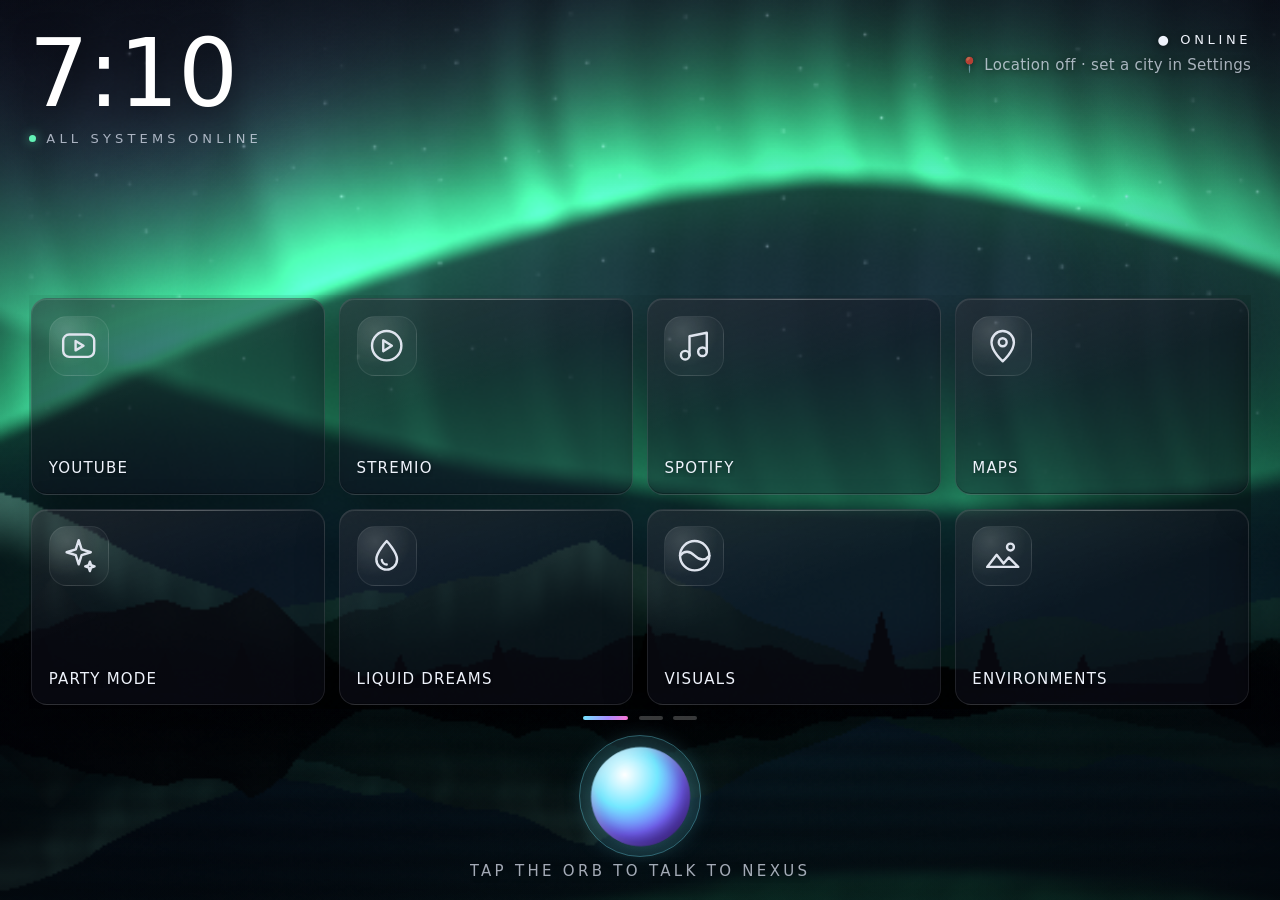
==== app/src/main/assets/index.html @ a76abcf4 "Party Mode: upgraded Orb Experience with hero energy orb and five backgrounds, new Energy Flow exper" ====
<!DOCTYPE html>
<html>
<head>
<meta charset="utf-8">
<meta name="viewport" content="width=device-width, initial-scale=1, maximum-scale=1, user-scalable=no">
<title>Nexus</title>
<link rel="stylesheet" href="style.css">
</head>
<body>
<canvas id="bg"></canvas>
<div id="vig"></div>
<div id="flash"></div>

<!-- BOOT SEQUENCE -->
<div id="welcome"><div class="hello" id="welcomeHello">Good morning, Nathan</div><div class="sub">I AM NEXUS · YOUR PERSONAL ASSISTANT</div></div>
<div id="boot" class="layer hidden">
  <div id="bootList"></div>
  <div id="bootWelcome">
    <div class="hello" id="bootHello">Good morning, Nathan</div>
    <div class="sub">I AM NEXUS · YOUR PERSONAL ASSISTANT</div>
  </div>
</div>

<!-- HOME SCREEN -->
<div id="home" class="layer hidden">
  <div id="topbar">
    <div id="clockBox">
      <div id="clock">--:--</div>
      <div id="sysline">ALL SYSTEMS ONLINE</div>
    </div>
    <div id="modeBadges"></div>
    <div id="statusBox">
      <div id="net">● ONLINE</div>
      <div id="place">📍 Finding your location…</div>
      <div id="weather">Weather loading…</div>
    </div>
  </div>

  <div id="tiles">
    <div class="tile" data-act="youtube"><span class="ic"><svg viewBox="0 0 24 24"><rect x="3" y="5.5" width="18" height="13" rx="3.5"/><path d="M10.2 9.3l4.6 2.7-4.6 2.7z"/></svg></span><span class="lb">YouTube</span></div>
    <div class="tile" data-act="stremio"><span class="ic"><svg viewBox="0 0 24 24"><circle cx="12" cy="12" r="8.5"/><path d="M10 8.8l5 3.2-5 3.2z"/></svg></span><span class="lb">Stremio</span></div>
    <div class="tile" data-act="music"><span class="ic"><svg viewBox="0 0 24 24"><path d="M9 17.5V6.5l10-2v11"/><circle cx="6.5" cy="17.5" r="2.5"/><circle cx="16.5" cy="15.5" r="2.5"/></svg></span><span class="lb">Spotify</span></div>
    <div class="tile" data-act="maps"><span class="ic"><svg viewBox="0 0 24 24"><path d="M12 21s-6.5-5.6-6.5-11a6.5 6.5 0 0113 0c0 5.4-6.5 11-6.5 11z"/><circle cx="12" cy="10" r="2.3"/></svg></span><span class="lb">Maps</span></div>
    <div class="tile" data-act="party"><span class="ic"><svg viewBox="0 0 24 24"><path d="M12 3l1.7 5.3L19 10l-5.3 1.7L12 17l-1.7-5.3L5 10l5.3-1.7z"/><path d="M18.5 15.5l.7 2 2 .7-2 .7-.7 2-.7-2-2-.7 2-.7z"/></svg></span><span class="lb">Party Mode</span></div>
    <div class="tile" data-act="liquiddreams"><span class="ic"><svg viewBox="0 0 24 24"><path d="M12 3.5s6 6.4 6 10.6a6 6 0 01-12 0C6 9.9 12 3.5 12 3.5z"/><path d="M9.2 14.5a2.9 2.9 0 002.8 2.6"/></svg></span><span class="lb">Liquid Dreams</span></div>
    <div class="tile" data-act="visuals"><span class="ic"><svg viewBox="0 0 24 24"><circle cx="12" cy="12" r="8.5"/><path d="M3.5 12c2.5-3 5.5-3 8.5 0s6 3 8.5 0"/></svg></span><span class="lb">Visuals</span></div>
    <div class="tile" data-act="env"><span class="ic"><svg viewBox="0 0 24 24"><path d="M3 18.5l5.5-7 4 5 3-3.5 5.5 5.5z"/><circle cx="16.5" cy="7" r="2"/></svg></span><span class="lb">Environments</span></div>
    <div class="tile" data-act="holo"><span class="ic"><svg viewBox="0 0 24 24"><circle cx="12" cy="12" r="3"/><ellipse cx="12" cy="12" rx="9" ry="3.6"/><ellipse cx="12" cy="12" rx="9" ry="3.6" transform="rotate(60 12 12)"/></svg></span><span class="lb">Hologram</span></div>
    <div class="tile" data-act="phones"><span class="ic"><svg viewBox="0 0 24 24"><rect x="7" y="3" width="10" height="18" rx="2.5"/><path d="M11 17.5h2"/></svg></span><span class="lb">Phones</span></div>
    <div class="tile" data-act="show"><span class="ic"><svg viewBox="0 0 24 24"><path d="M3 16.5h18M5 16.5l1.6-4.6A2 2 0 018.5 10.5h7a2 2 0 011.9 1.4l1.6 4.6"/><circle cx="7.5" cy="17.5" r="1.6"/><circle cx="16.5" cy="17.5" r="1.6"/><path d="M12 3v3M7.5 4.5l1.3 2M16.5 4.5l-1.3 2"/></svg></span><span class="lb">Truck Show</span></div>
    <div class="tile" data-act="clock"><span class="ic"><svg viewBox="0 0 24 24"><circle cx="12" cy="12" r="8.5"/><path d="M12 7.5V12l3 2"/></svg></span><span class="lb">Clock</span></div>
    <div class="tile" data-act="lyrics"><span class="ic"><svg viewBox="0 0 24 24"><rect x="9" y="3" width="6" height="11" rx="3"/><path d="M5.5 11.5a6.5 6.5 0 0013 0M12 18v3"/></svg></span><span class="lb">Live Lyrics</span></div>
    <div class="tile" data-act="trivia"><span class="ic"><svg viewBox="0 0 24 24"><circle cx="12" cy="12" r="8.5"/><path d="M9.6 9.4a2.5 2.5 0 114 2c-.9.6-1.6 1.1-1.6 2.3"/><path d="M12 16.6v.4"/></svg></span><span class="lb">Trivia Night</span></div>
    <div class="tile" data-act="briefing"><span class="ic"><svg viewBox="0 0 24 24"><rect x="4" y="4.5" width="16" height="15" rx="2.5"/><path d="M8 9h8M8 12.5h8M8 16h5"/></svg></span><span class="lb">Daily Briefing</span></div>
    <div class="tile" data-act="night"><span class="ic"><svg viewBox="0 0 24 24"><path d="M19.5 14.5A8 8 0 019.5 4.5a8 8 0 1010 10z"/></svg></span><span class="lb">Night Drive</span></div>
    <div class="tile" data-act="apps"><span class="ic"><svg viewBox="0 0 24 24"><rect x="4" y="4" width="6.5" height="6.5" rx="1.6"/><rect x="13.5" y="4" width="6.5" height="6.5" rx="1.6"/><rect x="4" y="13.5" width="6.5" height="6.5" rx="1.6"/><rect x="13.5" y="13.5" width="6.5" height="6.5" rx="1.6"/></svg></span><span class="lb">All Apps</span></div>
    <div class="tile" data-act="settings"><span class="ic"><svg viewBox="0 0 24 24"><circle cx="12" cy="12" r="3"/><path d="M12 3.5v2.2M12 18.3v2.2M3.5 12h2.2M18.3 12h2.2M6 6l1.6 1.6M16.4 16.4L18 18M6 18l1.6-1.6M16.4 7.6L18 6"/></svg></span><span class="lb">Settings</span></div>
  </div>

  <div id="assistant">
    <div id="orbWrap">
      <div id="orbRing"></div>
      <div id="orb"></div>
    </div>
    <div id="caption">TAP THE ORB TO TALK TO NEXUS</div>
  </div>
</div>

<!-- PANEL (trivia, story, briefing, apps, settings, chat) -->
<div id="panel" class="layer hidden">
  <div id="panelBox">
    <div id="panelHead">
      <div id="panelTitle"></div>
      <div id="panelClose">✕</div>
    </div>
    <div id="panelBody"></div>
  </div>
</div>

<!-- INTRUDER ALERT -->
<div id="intruder" class="layer hidden">
  <div class="warn">⚠ WARNING ⚠</div>
  <div id="intruderText">UNAUTHORIZED PASSENGER DETECTED</div>
  <div id="intruderSub"></div>
</div>

<!-- PARTY MODE -->
<div id="party" class="layer hidden" aria-label="Nexus Party Obsidian">
  <canvas id="partyGL" aria-hidden="true"></canvas>
  <div id="pWash" aria-hidden="true"></div>
  <canvas id="partyCanvas" aria-label="Interactive Party Mode energy field"></canvas>
  <canvas id="pfx" aria-hidden="true"></canvas>
  <div id="pTop" class="pbar" aria-hidden="true"></div>
  <div id="pBottom" class="pbar" aria-hidden="true"></div>
  <div class="party-shell">
    <header class="party-header">
      <div class="party-brand"><span class="party-mark">N</span><span>NEXUS <b>PARTY</b><small>OBSIDIAN</small></span></div>
      <div id="partyMediaStatus" class="party-status" data-state="disconnected"><i></i><span>MEDIA SESSION UNAVAILABLE</span></div>
      <section class="party-player" aria-label="Now playing">
        <div class="party-track"><div class="party-track-source">NOW PLAYING</div><div id="pSong" class="party-song">No media playing</div><div id="partyArtist" class="party-artist">Connect a media player</div></div>
        <div class="party-transport">
          <button id="partyPrev" class="pbtn party-icon" data-fx="prev" aria-label="Previous track">|‹</button>
          <button id="partyToggle" class="pbtn party-icon party-play" data-fx="toggle" aria-label="Play or pause">▶</button>
          <button id="partyNext" class="pbtn party-icon" data-fx="next" aria-label="Next track">›|</button>
        </div>
      </section>
      <button id="partyAccess" class="party-access" type="button">MEDIA ACCESS</button>
      <button class="pbtn party-exit" data-fx="exit" aria-label="Exit Party Mode">×</button>
    </header>

    <section class="party-center">
      <div id="pTitle">NEXUS PARTY</div>
      <div id="pHint">TOUCH THE ENERGY FIELD · CONNECT A MEDIA SESSION TO SYNC</div>
      <div class="party-experiences" role="group" aria-label="Party experience">
        <button class="party-experience active" data-experience="orb" aria-pressed="true"><b>◎</b><span>ORB EXPERIENCE</span></button>
        <button class="party-experience" data-experience="flow" aria-pressed="false"><b>≋</b><span>ENERGY FLOW</span></button>
      </div>
      <div class="party-modes" role="group" aria-label="Visual mode">
        <button class="party-mode active" data-mode="pulse">PULSE</button>
        <button class="party-mode" data-mode="wave">WAVE</button>
        <button class="party-mode" data-mode="vortex">VORTEX</button>
        <button class="party-mode" data-mode="chaos">CHAOS</button>
        <button class="party-mode" data-mode="ripple">RIPPLE</button>
      </div>
      <div class="party-backdrops" role="group" aria-label="Orb background">
        <span>BACKGROUND</span>
        <button class="party-backdrop active" data-backdrop="classic" aria-pressed="true"><i></i>CLASSIC</button>
        <button class="party-backdrop" data-backdrop="smoke" aria-pressed="false"><i></i>CELESTIAL SMOKE</button>
        <button class="party-backdrop" data-backdrop="aurora" aria-pressed="false"><i></i>NEON AURORA</button>
        <button class="party-backdrop" data-backdrop="deep" aria-pressed="false"><i></i>DEEP ATMOSPHERE</button>
        <button class="party-backdrop" data-backdrop="iridescent" aria-pressed="false"><i></i>IRIDESCENT</button>
      </div>
      <div class="party-flow-caption">TAP THE FLOW TO SURGE · BASS CANNON DRIVES THE STREAMS</div>
    </section>

    <footer class="party-dock">
      <div class="party-atmospheres" role="group" aria-label="Colour preset">
        <span>COLOUR</span>
        <button class="party-preset active" data-preset="orb" aria-pressed="true">ORB</button>
        <button class="party-preset" data-preset="voltage" aria-pressed="false">VOLTAGE</button>
        <button class="party-preset" data-preset="aurora" aria-pressed="false">AURORA</button>
        <button class="party-preset" data-preset="neon" aria-pressed="false">NEON</button>
      </div>
      <div class="party-actions">
        <button id="partyBass" class="party-action party-bass" type="button"><b>◉</b><span>BASS CANNON</span></button>
        <button id="partySound" class="party-action" type="button" aria-pressed="false"><b>⌁</b><span>SOUND FX OFF</span></button>
        <button id="partyMeter" class="party-meter" aria-label="Audio reactivity level"><i id="pMeterFill"></i></button>
      </div>
    </footer>
  </div>
  <span id="pThemeName" class="party-legacy">OBSIDIAN</span><span id="pLaserCol" class="party-legacy">BLUE</span><span id="pLaserSty" class="party-legacy">FAN</span>
</div>

<div id="xp" class="layer hidden">
  <canvas id="xpc"></canvas>
  <div id="xpTop"></div>
  <div id="xpMid"></div>
  <div id="xpBottom"></div>
  <div id="xpClose">✕</div>
  <div id="xpNext" class="hidden">NEXT ▶</div>
</div>

<script src="key.js"></script>
<script src="env.js"></script>
<script src="app.js"></script>
<script src="party.js"></script>
</body>
</html>
---- app/src/main/assets/style.css ----
/* =====================================================================
   NEXUS DESIGN SYSTEM — tokens and shared components for the general interface.
   Party Mode, the visuals and Liquid Dreams keep their own styles further down.
   ===================================================================== */
:root {
  --nx-bg: #04050b;
  --nx-ink: #eef2fb; --nx-ink-2: rgba(226,232,246,.72); --nx-ink-3: rgba(206,216,238,.5);
  --nx-cyan: #74e8ff; --nx-violet: #a98dff; --nx-magenta: #ff74d0; --nx-emerald: #63f2b6; --nx-silver: #dfe4ee;
  --nx-accent: linear-gradient(120deg, #74e8ff 0%, #a98dff 55%, #ff74d0 100%);
  --nx-accent-soft: linear-gradient(135deg, rgba(116,232,255,.20), rgba(169,141,255,.18) 60%, rgba(255,116,208,.14));
  --nx-glass: rgba(13,16,30,.36); --nx-glass-strong: rgba(11,13,25,.84); --nx-glass-hi: rgba(255,255,255,.055); --nx-glass-press: rgba(255,255,255,.12);
  --nx-line: rgba(255,255,255,.10); --nx-line-strong: rgba(255,255,255,.22); --nx-line-accent: rgba(116,232,255,.6);
  --nx-sheen: inset 0 1px 0 rgba(255,255,255,.09), inset 0 -1px 0 rgba(0,0,0,.25);
  --nx-shadow: 0 1.6vmin 4.5vmin rgba(0,0,0,.42); --nx-shadow-lg: 0 3vmin 9vmin rgba(0,0,0,.55);
  --nx-blur: blur(18px) saturate(140%);
  --nx-r-sm: 10px; --nx-r: 16px; --nx-r-lg: 24px; --nx-r-pill: 999px;
  --nx-font: "Inter", "Segoe UI", Roboto, system-ui, sans-serif;
  --fs-display: clamp(40px, 10.5vmin, 104px); --fs-title: clamp(16px, 2.7vmin, 26px); --fs-body: clamp(13px, 2.2vmin, 18px);
  --fs-label: clamp(11px, 1.75vmin, 15px); --fs-caption: clamp(10px, 1.45vmin, 13px);
  --nx-gap: clamp(8px, 1.6vmin, 16px); --nx-margin: clamp(14px, 3.2vmin, 34px); --nx-pad: clamp(10px, 1.8vmin, 18px);
  --nx-icon: clamp(22px, 4.6vmin, 42px); --nx-tap: 46px;
  --nx-fast: .14s; --nx-med: .3s; --nx-slow: .6s; --nx-ease: cubic-bezier(.2,.8,.2,1);
}
html, body { touch-action: manipulation; }
* { box-sizing: border-box; -webkit-tap-highlight-color: transparent; user-select: none; -webkit-user-select: none; }
html, body { margin: 0; padding: 0; width: 100%; height: 100%; overflow: hidden; background: var(--nx-bg); color: var(--nx-ink);
  font-family: var(--nx-font); -webkit-font-smoothing: antialiased; }
button { font: inherit; color: inherit; }
:focus { outline: none; }
:focus-visible { outline: 2px solid var(--nx-cyan); outline-offset: 3px; border-radius: var(--nx-r-sm); }
#vig { position: fixed; inset: 0; pointer-events: none; background:
  radial-gradient(ellipse at 50% 40%, rgba(0,0,0,0) 45%, rgba(2,3,10,.55) 100%),
  linear-gradient(180deg, rgba(2,3,10,.35) 0%, rgba(2,3,10,0) 22%, rgba(2,3,10,0) 70%, rgba(2,3,10,.45) 100%); }
body.night #vig { background: radial-gradient(ellipse at center, rgba(0,0,0,.25) 30%, rgba(0,0,0,.8) 100%); }
#bg { position: fixed; inset: 0; width: 100%; height: 100%; display: block; background: var(--nx-bg); }
.layer { position: fixed; inset: 0; transition: opacity .8s ease; }
.hidden { display: none !important; }
#flash { position: fixed; inset: 0; pointer-events: none; opacity: 0; transition: opacity .15s; }

/* ---------- Boot ---------- */
#boot { display: flex; flex-direction: column; align-items: center; justify-content: center; }
#bootList { width: 86vw; max-width: 620px; }
.brow { display: flex; align-items: flex-end; gap: 16px; color: var(--nx-cyan); font-size: var(--fs-label); letter-spacing: .3em; margin: 1.6vmin 0; opacity: 0; transition: opacity .4s; }
.brow.on { opacity: 1; }
.brow .dots { flex: 1; border-bottom: 1px dotted rgba(116,232,255,.35); margin-bottom: .45em; }
.brow .st { opacity: 0; transition: opacity .3s; color: var(--nx-ink); }
.brow .st.on { opacity: 1; }
.brow .bar { position: relative; height: 2px; width: 100%; background: rgba(255,255,255,.08); }
#bootWelcome { position: absolute; left: 0; right: 0; bottom: 12vh; text-align: center; opacity: 0; transition: opacity 1.2s; }
#bootWelcome.on { opacity: 1; }
#bootWelcome .hello, #welcome .hello { font-size: clamp(28px, 7vmin, 64px); color: #fff; letter-spacing: .06em; font-weight: 200; }
#bootWelcome .sub, #welcome .sub { font-size: var(--fs-caption); color: var(--nx-ink-2); letter-spacing: .4em; margin-top: 1.4vmin; }

/* ---------- Home: the control centre ---------- */
#home { display: flex; flex-direction: column; padding: var(--nx-margin) var(--nx-margin) calc(var(--nx-margin) * .6); }
#topbar { display: flex; justify-content: space-between; align-items: flex-start; flex: 0 0 auto; }
#clock { font-size: var(--fs-display); font-weight: 200; letter-spacing: -.01em; line-height: .95; color: #fff; text-shadow: 0 .4vmin 3vmin rgba(0,0,0,.45); font-variant-numeric: tabular-nums; }
#sysline { display: flex; align-items: center; gap: .8em; font-size: var(--fs-caption); letter-spacing: .32em; color: var(--nx-ink-2); margin-top: 1.4vmin; }
#sysline::before { content: ''; width: .55em; height: .55em; border-radius: 50%; background: var(--nx-emerald); box-shadow: 0 0 1.2vmin rgba(99,242,182,.7); }
#statusBox { text-align: right; font-size: var(--fs-label); line-height: 1.75; color: var(--nx-ink-2); letter-spacing: .02em; text-shadow: 0 1px 6px rgba(0,0,0,.5); }
#net { color: var(--nx-ink); font-size: var(--fs-caption); letter-spacing: .28em; }
#net.off { color: #ff9a9a; }
#modeBadges { display: flex; gap: var(--nx-gap); align-self: center; }
.badge { display: inline-flex; align-items: center; gap: .6em; padding: .55em 1.1em; border-radius: var(--nx-r-pill); font-size: var(--fs-caption); letter-spacing: .24em;
  border: 1px solid var(--nx-line-strong); color: var(--nx-ink); background: var(--nx-glass); box-shadow: var(--nx-sheen); }
.badge::before { content: ''; width: .5em; height: .5em; border-radius: 50%; background: var(--nx-cyan); box-shadow: 0 0 1vmin var(--nx-cyan); }

#tiles { flex: 0 1 46vh; margin-top: auto !important; display: flex; overflow-x: auto; overflow-y: hidden; scroll-snap-type: x mandatory; margin: 2.4vmin 0 .8vmin; min-height: 0; scrollbar-width: none; -webkit-overflow-scrolling: touch; }
#tiles::-webkit-scrollbar { display: none; }
.tpage { flex: 0 0 100%; scroll-snap-align: start; scroll-snap-stop: always; display: grid; grid-template-columns: repeat(4, minmax(0, 1fr)); grid-template-rows: repeat(2, minmax(0, 1fr)); gap: var(--nx-gap); padding: .4vmin .3vmin; }
@media (min-aspect-ratio: 16/10) { .tpage { grid-template-columns: repeat(6, minmax(0, 1fr)); } }
#tdots { display: flex; justify-content: center; gap: 1.2vmin; height: 2.4vmin; margin-bottom: 1vmin; }
#tdots span { width: 2.6vmin; height: .5vmin; min-height: 3px; border-radius: 3px; background: rgba(255,255,255,.22); transition: background var(--nx-med), width var(--nx-med) var(--nx-ease); }
#tdots span.on { width: 5vmin; background: var(--nx-accent); }

.tile { position: relative; display: flex; flex-direction: column; align-items: flex-start; justify-content: space-between; gap: 1vmin; min-height: 0; overflow: hidden;
  padding: var(--nx-pad); border-radius: var(--nx-r); border: 1px solid var(--nx-line); color: var(--nx-ink);
  background: linear-gradient(160deg, rgba(255,255,255,.075), rgba(255,255,255,.015) 45%, rgba(0,0,0,.12)), var(--nx-glass);
  box-shadow: var(--nx-sheen), var(--nx-shadow); backdrop-filter: var(--nx-blur); -webkit-backdrop-filter: var(--nx-blur);
  transition: transform var(--nx-fast) var(--nx-ease), background var(--nx-med), border-color var(--nx-med), box-shadow var(--nx-med); }
.tile::after { content: ''; position: absolute; left: 0; right: 0; top: 0; height: 1px; background: linear-gradient(90deg, transparent, rgba(255,255,255,.35), transparent); opacity: .7; }
.tile .ic { display: grid; place-items: center; width: calc(var(--nx-icon) * 1.45); height: calc(var(--nx-icon) * 1.45); border-radius: 30%;
  background: radial-gradient(circle at 30% 25%, rgba(255,255,255,.16), rgba(255,255,255,.03) 60%); border: 1px solid rgba(255,255,255,.08); color: var(--nx-silver); }
.tile .ic svg, .app-ic svg { width: var(--nx-icon); height: var(--nx-icon); fill: none; stroke: currentColor; stroke-width: 1.4; stroke-linecap: round; stroke-linejoin: round; }
.tile .lb { font-size: var(--fs-label); font-weight: 500; letter-spacing: .08em; text-transform: uppercase; color: var(--nx-ink); text-shadow: 0 1px 6px rgba(0,0,0,.5); max-width: 100%; overflow: hidden; text-overflow: ellipsis; white-space: nowrap; }
.tile:active { transform: scale(.965); background: linear-gradient(160deg, rgba(255,255,255,.14), rgba(255,255,255,.04)), var(--nx-glass); border-color: var(--nx-line-strong); }
.tile:active .ic { color: #fff; }
.tile.active { border-color: var(--nx-line-accent); background: var(--nx-accent-soft), var(--nx-glass); }
.tile.active .ic { color: var(--nx-cyan); border-color: rgba(116,232,255,.4); }
.tile.active::before { content: 'ON'; position: absolute; top: var(--nx-pad); right: var(--nx-pad); padding: .25em .7em; border-radius: var(--nx-r-pill); font-size: var(--fs-caption); letter-spacing: .2em;
  color: #04131a; background: var(--nx-cyan); box-shadow: 0 0 1.4vmin rgba(116,232,255,.55); }

#assistant { flex: 0 0 auto; display: flex; flex-direction: column; align-items: center; }
#orbWrap { position: relative; width: 11vmin; height: 11vmin; }
#orb { will-change: transform; position: absolute; inset: 0; border-radius: 50%;
  background: radial-gradient(circle at 34% 28%, #ffffff 0%, #c9f6ff 14%, #74e8ff 34%, #7a6dff 62%, #2a145a 100%);
  box-shadow: 0 0 3vmin rgba(116,232,255,.45), inset -.8vmin -1vmin 2vmin rgba(40,10,90,.55), inset .4vmin .4vmin 1vmin rgba(255,255,255,.35);
  animation: pulse 3.2s ease-in-out infinite; transition: transform .08s; }
#orbRing { position: absolute; inset: -12%; border-radius: 50%; border: 1px solid rgba(116,232,255,.35); box-shadow: 0 0 2vmin rgba(116,232,255,.15) inset; }
#orbWrap.listening #orb { animation: none; background: radial-gradient(circle at 34% 28%, #fff, #a8f2ff 25%, #3fb4ff 55%, #0b2d6a); box-shadow: 0 0 4vmin rgba(79,180,255,.8); }
#orbWrap.listening #orbRing { border-color: var(--nx-cyan); animation: ring 1s ease-out infinite; }
#orbWrap.thinking #orb { animation: think 1.2s linear infinite; background: conic-gradient(from 0deg, #74e8ff, #a98dff, #ff74d0, #74e8ff); }
#orbWrap.speaking #orb { animation: pulse .55s ease-in-out infinite; }
#caption { margin-top: 1.8vmin; font-size: var(--fs-label); letter-spacing: .22em; color: var(--nx-ink-2); text-transform: uppercase;
  text-align: center; max-width: 90vw; min-height: 1.4em; overflow: hidden; text-overflow: ellipsis; white-space: nowrap; text-shadow: 0 1px 8px rgba(0,0,0,.6); }
@keyframes pulse { 0%,100% { transform: scale(1); } 50% { transform: scale(1.06); } }
@keyframes ring { 0% { transform: scale(1); opacity: .6; } 100% { transform: scale(1.7); opacity: 0; } }
@keyframes think { to { transform: rotate(360deg); } }

/* ---------- Dialogs and menus: one panel component for every pop-up screen ---------- */
#panel { display: flex; align-items: center; justify-content: center; background: rgba(2,3,10,.42); animation: nxFade var(--nx-med) ease; }
#panelBox { width: 94vw; max-width: 1180px; height: 90vh; display: flex; flex-direction: column; overflow: hidden;
  border-radius: var(--nx-r-lg); border: 1px solid var(--nx-line); box-shadow: var(--nx-sheen), var(--nx-shadow-lg);
  background: linear-gradient(165deg, rgba(255,255,255,.06), rgba(255,255,255,0) 30%), var(--nx-glass-strong);
  backdrop-filter: blur(26px) saturate(140%); -webkit-backdrop-filter: blur(26px) saturate(140%); animation: nxRise var(--nx-med) var(--nx-ease); }
#panelHead { display: flex; justify-content: space-between; align-items: center; padding: var(--nx-pad) calc(var(--nx-pad) * 1.6); border-bottom: 1px solid var(--nx-line); }
#panelTitle { font-size: var(--fs-title); font-weight: 300; letter-spacing: .14em; color: #fff; }
#panelTitle::before { content: ''; display: inline-block; width: .5em; height: .5em; margin-right: .8em; border-radius: 50%; background: var(--nx-accent); vertical-align: .12em; }
#panelClose { display: grid; place-items: center; width: var(--nx-tap); height: var(--nx-tap); border-radius: 50%; border: 1px solid var(--nx-line); background: var(--nx-glass-hi); font-size: 20px; color: var(--nx-ink-2); transition: background var(--nx-fast); }
#panelClose:active { background: var(--nx-glass-press); color: #fff; }
#panelBody { flex: 1; overflow-y: auto; padding: calc(var(--nx-pad) * 1.6); font-size: var(--fs-body); line-height: 1.55; -webkit-overflow-scrolling: touch; scrollbar-width: thin; }
@keyframes nxFade { from { opacity: 0; } to { opacity: 1; } }
@keyframes nxRise { from { opacity: 0; transform: translateY(1.5vh) scale(.985); } to { opacity: 1; transform: none; } }

/* Buttons: one component, consistent states */
.btn { display: inline-flex; align-items: center; justify-content: center; gap: .6em; min-height: var(--nx-tap); padding: 0 1.4em; margin: 1vmin 1vmin 0 0;
  border-radius: 12px; border: 1px solid var(--nx-line-strong); background: var(--nx-glass-hi); color: var(--nx-ink);
  font-size: var(--fs-label); font-weight: 500; letter-spacing: .1em; text-transform: uppercase; box-shadow: var(--nx-sheen);
  transition: background var(--nx-fast), border-color var(--nx-fast), transform var(--nx-fast) var(--nx-ease); }
.btn:active { transform: scale(.97); background: var(--nx-glass-press); }
.btn.go { border-color: var(--nx-line-accent); background: var(--nx-accent-soft); color: #fff; }
.btn.go:active { background: linear-gradient(135deg, rgba(116,232,255,.32), rgba(169,141,255,.3)); }
.btn.off, .btn[disabled] { opacity: .38; pointer-events: none; }
.btn.sm { min-height: 36px; padding: 0 1em; font-size: var(--fs-caption); }
.muted { color: var(--nx-ink-3); }
.green { color: var(--nx-emerald); }
.red { color: #ff8a8a; }
.hint { font-size: var(--fs-caption); color: var(--nx-ink-3); margin-top: .9vmin; line-height: 1.5; letter-spacing: .01em; }
.section-title, .field label, .field-label { display: block; margin: 0 0 1.2vmin; color: var(--nx-ink-3); font-size: var(--fs-caption); font-weight: 600; letter-spacing: .26em; text-transform: uppercase; }
.field { margin-bottom: 3.2vmin; padding-bottom: 3vmin; border-bottom: 1px solid var(--nx-line); }
.field:last-child { border-bottom: 0; }
.field input[type=text], .field input[type=password], .field select {
  width: 100%; min-height: var(--nx-tap); padding: 0 1em; border-radius: 12px; border: 1px solid var(--nx-line-strong); background: rgba(0,0,0,.32); color: #fff;
  font-size: var(--fs-body); user-select: text; -webkit-user-select: text; transition: border-color var(--nx-fast), box-shadow var(--nx-fast); appearance: none; -webkit-appearance: none; }
.field select { background-image: linear-gradient(45deg, transparent 50%, var(--nx-ink-2) 50%), linear-gradient(135deg, var(--nx-ink-2) 50%, transparent 50%);
  background-position: calc(100% - 22px) 52%, calc(100% - 16px) 52%; background-size: 6px 6px; background-repeat: no-repeat; }
.field input:focus, .field select:focus { border-color: var(--nx-line-accent); box-shadow: 0 0 0 3px rgba(116,232,255,.18); }
.field select option { background: #0c0f1c; color: #fff; }

/* Sliders: value always visible */
.range { display: grid; grid-template-columns: 1fr auto; align-items: center; margin: 1.4vmin 0 2vmin; color: var(--nx-ink-2); font-size: var(--fs-label); letter-spacing: .02em; text-transform: none; }
.field label.range { display: grid; margin: 2vmin 0 1vmin; color: var(--nx-ink-2); font-size: var(--fs-label); font-weight: 400; letter-spacing: .02em; text-transform: none; }
.range output { color: #fff; font-variant-numeric: tabular-nums; font-size: var(--fs-label); }
.range input, .field input[type=range] { grid-column: 1 / 3; width: 100%; height: 34px; margin: .4vmin 0 0; background: transparent; -webkit-appearance: none; appearance: none; touch-action: pan-y; }
input[type=range]::-webkit-slider-runnable-track { height: 4px; border-radius: 4px; background: linear-gradient(90deg, rgba(116,232,255,.65), rgba(169,141,255,.45), rgba(255,255,255,.12)); }
input[type=range]::-webkit-slider-thumb { -webkit-appearance: none; width: 24px; height: 24px; margin-top: -10px; border-radius: 50%; background: radial-gradient(circle at 35% 30%, #fff, #dfe8ff 60%, #b9c6e6);
  box-shadow: 0 2px 10px rgba(0,0,0,.5), 0 0 0 5px rgba(116,232,255,.14); }
input[type=range]:active::-webkit-slider-thumb { box-shadow: 0 2px 10px rgba(0,0,0,.5), 0 0 0 8px rgba(116,232,255,.22); }

/* Switches: state shown by position, label and colour */
.sw { display: flex; align-items: center; justify-content: space-between; gap: 1.2em; width: 100%; min-height: var(--nx-tap); margin: .8vmin 0; padding: .4em .9em .4em 1.1em;
  border-radius: 14px; border: 1px solid var(--nx-line); background: var(--nx-glass-hi); color: var(--nx-ink); font-size: var(--fs-label); letter-spacing: .03em; text-align: left; transition: background var(--nx-fast), border-color var(--nx-fast); }
.sw:active { background: var(--nx-glass-press); }
.sw-track { position: relative; flex: none; width: 50px; height: 28px; border-radius: 28px; background: rgba(255,255,255,.12); border: 1px solid var(--nx-line-strong); transition: background var(--nx-med); }
.sw-track i { position: absolute; top: 3px; left: 3px; width: 20px; height: 20px; border-radius: 50%; background: #c9d2e6; box-shadow: 0 2px 6px rgba(0,0,0,.45); transition: transform var(--nx-med) var(--nx-ease), background var(--nx-med); }
.sw.on { border-color: rgba(116,232,255,.35); }
.sw.on .sw-track { background: linear-gradient(90deg, #4fd2f2, #8f7bff); border-color: transparent; }
.sw.on .sw-track i { transform: translateX(22px); background: #fff; }
.sw .sw-track::after { content: 'OFF'; position: absolute; right: -3.4em; top: 50%; transform: translateY(-50%); font-size: 10px; letter-spacing: .18em; color: var(--nx-ink-3); }
.sw.on .sw-track::after { content: 'ON'; color: var(--nx-cyan); }
.sw-label { flex: 1; }
.sw { padding-right: 4.4em; }

/* Selection chips, segmented controls, collapsible groups */
.chips { display: flex; flex-wrap: wrap; gap: var(--nx-gap); margin-bottom: 2.4vmin; }
.chip-btn { display: inline-flex; align-items: center; gap: .7em; min-height: 42px; padding: 0 1.2em 0 .7em; border-radius: var(--nx-r-pill); border: 1px solid var(--nx-line-strong);
  background: var(--nx-glass-hi); font-size: var(--fs-label); letter-spacing: .03em; transition: border-color var(--nx-fast), background var(--nx-fast); }
.chip-btn .dot { width: 22px; height: 22px; border-radius: 50%; box-shadow: inset 0 0 0 1px rgba(255,255,255,.25); }
.chip-btn.selected { border-color: var(--nx-line-accent); background: var(--nx-accent-soft); box-shadow: 0 0 0 1px rgba(116,232,255,.35) inset; }
.chip-btn.selected .dot { box-shadow: inset 0 0 0 1px rgba(255,255,255,.4), 0 0 0 3px rgba(116,232,255,.35); }
.seg { display: inline-flex; padding: 4px; gap: 4px; border-radius: 14px; background: rgba(0,0,0,.3); border: 1px solid var(--nx-line); }
.seg-btn { min-height: 40px; padding: 0 1.2em; border-radius: 10px; border: 1px solid transparent; background: transparent; color: var(--nx-ink-2); font-size: var(--fs-label); letter-spacing: .04em; }
.seg-btn.selected { background: var(--nx-glass-press); border-color: var(--nx-line-strong); color: #fff; box-shadow: var(--nx-sheen); }
.group { margin-top: 1.4vmin; border-top: 1px solid var(--nx-line); }
.group summary { list-style: none; display: flex; align-items: center; justify-content: space-between; min-height: 52px; cursor: pointer; color: var(--nx-ink); font-size: var(--fs-label); letter-spacing: .14em; text-transform: uppercase; }
.group summary::-webkit-details-marker { display: none; }
.group summary::after { content: ''; width: 8px; height: 8px; margin-right: 6px; border-right: 1.5px solid var(--nx-ink-2); border-bottom: 1.5px solid var(--nx-ink-2); transform: rotate(45deg); transition: transform var(--nx-med) var(--nx-ease); }
.group[open] summary::after { transform: rotate(-135deg); }
.group-body { padding-bottom: 1.4vmin; }
.switch-row { display: grid; grid-template-columns: 1fr 1fr; gap: var(--nx-gap); margin-bottom: 1vmin; }
.panel-actions { margin-top: 2vmin; display: flex; justify-content: flex-end; }

/* Environment selector: live previews of each world */
.env-grid { display: grid; grid-template-columns: repeat(5, minmax(0, 1fr)); gap: var(--nx-gap); margin-bottom: 3vmin; }
@media (max-aspect-ratio: 4/3) { .env-grid { grid-template-columns: repeat(2, minmax(0, 1fr)); } }
.env-card { position: relative; display: flex; flex-direction: column; padding: 0; border-radius: var(--nx-r); overflow: hidden; border: 1px solid var(--nx-line); background: rgba(0,0,0,.35); text-align: left;
  box-shadow: var(--nx-sheen); transition: transform var(--nx-fast) var(--nx-ease), border-color var(--nx-med), box-shadow var(--nx-med); }
.env-card:active { transform: scale(.975); }
.env-card canvas { display: block; width: 100%; aspect-ratio: 16 / 9; background: #05060c; }
.env-meta { display: flex; flex-direction: column; gap: .25em; padding: 1.1vmin 1.2vmin 1.4vmin; }
.env-num { font-size: var(--fs-caption); letter-spacing: .3em; color: var(--nx-ink-3); }
.env-meta b { font-size: var(--fs-label); font-weight: 500; letter-spacing: .06em; color: #fff; }
.env-meta small { font-size: var(--fs-caption); color: var(--nx-ink-3); line-height: 1.35; }
.env-card.selected { border-color: rgba(116,232,255,.7); box-shadow: 0 0 0 1px rgba(116,232,255,.5) inset, 0 0 3vmin rgba(116,232,255,.18); }
.env-check { position: absolute; top: 1vmin; right: 1vmin; width: 26px; height: 26px; border-radius: 50%; border: 1px solid rgba(255,255,255,.4); background: rgba(0,0,0,.35); }
.env-card.selected .env-check { background: var(--nx-cyan); border-color: transparent; }
.env-card.selected .env-check::after { content: ''; position: absolute; left: 9px; top: 5px; width: 6px; height: 11px; border-right: 2px solid #04131a; border-bottom: 2px solid #04131a; transform: rotate(45deg); }

/* trivia */
.tq { font-size: clamp(18px, 4vmin, 36px); font-weight: 300; color: #fff; margin-bottom: 2.4vmin; line-height: 1.3; }
.topts { display: grid; grid-template-columns: 1fr 1fr; gap: var(--nx-gap); }
.topt { position: relative; padding: 2.2vmin 2.6vmin; border-radius: var(--nx-r); border: 1px solid var(--nx-line-strong); background: var(--nx-glass-hi); font-size: var(--fs-body); box-shadow: var(--nx-sheen); transition: background var(--nx-fast), transform var(--nx-fast); }
.topt:active { transform: scale(.98); background: var(--nx-glass-press); }
.topt.right { border-color: rgba(99,242,182,.8); background: rgba(99,242,182,.16); }
.topt.wrong { border-color: rgba(255,120,140,.8); background: rgba(255,90,110,.15); }
.topt.right::after, .topt.wrong::after { position: absolute; right: 2vmin; top: 50%; transform: translateY(-50%); font-weight: 600; }
.topt.right::after { content: '✓'; color: var(--nx-emerald); }
.topt.wrong::after { content: '✕'; color: #ff8a9a; }
.score { font-size: var(--fs-caption); letter-spacing: .3em; color: var(--nx-ink-2); margin-bottom: 1.6vmin; text-transform: uppercase; }

/* app grids and cards */
.agrid { display: grid; grid-template-columns: repeat(auto-fill, minmax(118px, 1fr)); gap: var(--nx-gap); }
.app { display: flex; flex-direction: column; align-items: center; justify-content: center; gap: 1vmin; min-height: 112px; padding: 1.4vmin; border-radius: var(--nx-r); text-align: center;
  border: 1px solid var(--nx-line); background: var(--nx-glass-hi); box-shadow: var(--nx-sheen); transition: background var(--nx-fast), transform var(--nx-fast) var(--nx-ease), border-color var(--nx-fast); }
.app:active { background: var(--nx-glass-press); transform: scale(.97); border-color: var(--nx-line-strong); }
.app img { width: 52px; height: 52px; border-radius: 12px; }
.app span { font-size: var(--fs-caption); color: var(--nx-ink); line-height: 1.25; letter-spacing: .04em; max-height: 2.5em; overflow: hidden; }
.app-ic { color: var(--nx-silver); }

/* chat log */
.msg { margin: 1.4vmin 0; padding: 1.2vmin 1.6vmin; border-radius: var(--nx-r); background: var(--nx-glass-hi); border: 1px solid var(--nx-line); }
.msg .who { font-size: var(--fs-caption); letter-spacing: .26em; }
.msg.you .who { color: var(--nx-cyan); }
.msg.nx .who { color: var(--nx-violet); }

/* ---------- Intruder (special effect, kept) ---------- */
#intruder { display: flex; flex-direction: column; align-items: center; justify-content: center; background: rgba(60,0,0,.55); text-align: center; }
#intruder .warn { font-size: 9vmin; color: #ff3b3b; letter-spacing: 8px; animation: blink .5s steps(1) infinite; }
#intruderText { font-size: 4.4vmin; color: #fff; letter-spacing: 5px; margin-top: 2vmin; }
#intruderSub { font-size: 3vmin; color: #ffb3b3; letter-spacing: 4px; margin-top: 2vmin; font-family: monospace; }
#intruder.safe { background: rgba(0,40,20,.55); }
#intruder.safe .warn { color: #3dff9a; animation: none; }
@keyframes blink { 50% { opacity: 0; } }

/* ---------- Modes ---------- */
@keyframes beat { 0%,100% { transform: scale(1); } 50% { transform: scale(1.06); } }
body.night .tile { background: rgba(6,8,16,.55); border-color: rgba(255,255,255,.06); box-shadow: none; }
body.night .tile .lb, body.night #statusBox, body.night #caption { color: #7c86a6; }
body.night .tile .ic { color: #6b7698; }
body.night #clock { color: #b4bdd9; text-shadow: none; }
/* 2 GB boxes: no live blur over the animated world (keeps the GPU for the environment) */
html.nx-lite .tile, html.nx-lite #panelBox { backdrop-filter: none; -webkit-backdrop-filter: none; }
html.nx-lite .tile { background: linear-gradient(160deg, rgba(255,255,255,.08), rgba(255,255,255,.01) 45%), rgba(8,10,22,.5); }
html.nx-lite #panelBox { background: linear-gradient(165deg, rgba(255,255,255,.05), rgba(255,255,255,0) 30%), rgba(9,11,21,.95); }

/* ---------- NEXUS PARTY · NEON ORB FIELD ---------- */
#party { --party-rgb:0,213,215; position:fixed; inset:0; overflow:hidden; isolation:isolate; color:#effdff;
  background:#03060b; touch-action:none; }
#pWash { position:absolute;inset:0;z-index:0;pointer-events:none;opacity:.12;
  background:radial-gradient(ellipse at 50% 48%,rgba(var(--party-rgb),.32),transparent 67%);transition:opacity .3s,background .45s; }
#party[data-energy="high"] #pWash { opacity:.22; }
#partyCanvas { position:absolute;inset:0;z-index:1;width:100%;height:100%;pointer-events:auto;touch-action:none; }
#pfx,.pbar,.party-legacy { display:none!important; }
.party-shell { position:absolute;inset:0;z-index:3;display:flex;flex-direction:column;justify-content:space-between;
  padding:2.1vh 2.4vw 2.2vh;pointer-events:none; }
.party-shell button { pointer-events:auto;font:inherit;color:inherit; }
.party-header { display:flex;align-items:center;gap:1.4vw;min-height:7vh;padding:.65vh 1vw .65vh 1.3vw;
  border:1px solid rgba(180,215,255,.13);border-radius:1.5vmin;
  background:rgba(7,12,20,.86);box-shadow:0 1vh 2.5vh rgba(0,0,0,.35); }
.party-brand { display:flex;align-items:center;gap:.85vw;color:#e8f7ff;font-size:2.5vmin;font-weight:700;letter-spacing:.35vmin;white-space:nowrap; }
.party-brand b { color:#8cfaff;font-weight:800; }
.party-brand small { display:block;margin-top:.2vh;color:#8a9caf;font-size:1.15vmin;letter-spacing:.72vmin; }
.party-mark { display:grid;place-items:center;width:4.5vmin;height:4.5vmin;border:1px solid rgba(100,234,255,.68);border-radius:50%;
  color:#d9ffff;font-size:2.5vmin;box-shadow:0 0 1.8vmin rgba(28,224,255,.3); }
.party-status { display:flex;align-items:center;gap:.8vw;margin-left:auto;color:#91a7be;font:600 clamp(10px,1.55vmin,16px) monospace;letter-spacing:.18vmin; }
.party-status i { width:.9vmin;height:.9vmin;border-radius:50%;background:#526779;box-shadow:0 0 1vmin currentColor; }
.party-status[data-state="playing"] { color:#8bfff0; }
.party-status[data-state="playing"] i { background:#38ffe0;animation:party-status-pulse 1.4s ease-in-out infinite; }
.party-status[data-state="paused"] { color:#b8a5ff; }
.party-status[data-state="paused"] i { background:#9874ff; }
@keyframes party-status-pulse { 50% { opacity:.45;box-shadow:0 0 .2vmin #38ffe0; } }
.party-access,.party-exit { min-height:4.3vh;border:1px solid rgba(170,204,238,.18);border-radius:1vmin;background:#0b111a;color:#c6d8e8!important;
  padding:.7vh 1vw;font-size:clamp(10px,1.4vmin,15px)!important;letter-spacing:.12vmin; }
.party-access:active,.party-icon:active,.party-action:active { transform:scale(.96); }
.party-exit { width:4.3vh;height:4.3vh;padding:0;border-radius:50%;font-size:3vmin!important; }
.party-center { position:absolute;top:13.2vh;left:0;right:0;z-index:2;text-align:center;pointer-events:none; }
#pTitle { color:#eaffff;font-size:3.1vmin;font-weight:800;letter-spacing:.82vmin;text-shadow:0 0 2vmin rgba(var(--party-rgb),.55); }
#pHint { margin:.8vh auto 0;color:rgba(210,231,245,.74);font:600 1.2vmin monospace;letter-spacing:.16vmin; }
.party-modes { display:flex;justify-content:center;gap:.45vw;margin:1.7vh auto 0;pointer-events:auto; }
.party-mode { min-width:8vw;padding:.85vh .72vw;border:1px solid rgba(163,205,235,.2);border-radius:99px;background:rgba(4,8,14,.86);
  color:#a9c4d9!important;font-size:clamp(10px,1.35vmin,15px)!important;font-weight:800!important;letter-spacing:.12vmin;transition:background .2s,color .2s,border-color .2s,transform .2s; }
.party-mode.active { color:#f4ffff!important;border-color:rgba(var(--party-rgb),.9);background:rgba(var(--party-rgb),.19);box-shadow:0 0 1.8vmin rgba(var(--party-rgb),.42); }
.party-player { position:static;z-index:auto;display:flex;align-items:center;gap:.9vw;min-width:0;max-width:31vw;flex:0 1 31vw;margin-left:1vw;padding:0;border:0;border-radius:0;background:transparent;box-shadow:none; }
.party-track { min-width:0;flex:1; }
.party-track-source { color:#87a5be;font:700 clamp(9px,1.05vmin,12px) monospace;letter-spacing:.16vmin; }
.party-song { overflow:hidden;margin-top:.22vh;color:#f2fbff;font-size:clamp(11px,1.65vmin,18px);font-weight:800;white-space:nowrap;text-overflow:ellipsis; }
.party-artist { overflow:hidden;margin-top:.12vh;color:#a7bfd2;font-size:clamp(10px,1.25vmin,14px);white-space:nowrap;text-overflow:ellipsis; }
.party-transport { display:flex;gap:.3vw;align-items:center;flex:0 0 auto; }
.party-icon { width:3.7vh;height:3.7vh;min-width:26px;min-height:26px;border:1px solid rgba(174,208,239,.2);border-radius:50%;background:rgba(8,15,25,.72);font-size:1.55vmin;color:#d3eaff!important; }
.party-icon:disabled { opacity:.28; }
.party-play { width:4.1vh;height:4.1vh;color:#efffff!important;border-color:rgba(var(--party-rgb),.75);background:rgba(var(--party-rgb),.16);font-size:1.75vmin; }
.party-dock { position:absolute;left:2.4vw;right:2.4vw;bottom:2.2vh;z-index:4;display:flex;align-items:center;justify-content:space-between;gap:2vw;min-height:7.5vh; }
.party-atmospheres,.party-actions { display:flex;align-items:center;gap:.65vw; }
.party-atmospheres { padding:.85vh .9vw;border:1px solid rgba(180,208,236,.16);border-radius:1.3vmin;background:rgba(6,10,17,.9); }
.party-atmospheres>span { margin-right:.45vw;color:#9bb2c6;font:700 clamp(10px,1.2vmin,14px) monospace;letter-spacing:.1vmin; }
.party-preset { min-height:4.3vh;padding:.65vh .9vw;border:1px solid rgba(157,198,229,.18);border-radius:99px;background:#0a121a;color:#a9c5d9!important;
  font-size:clamp(10px,1.2vmin,14px)!important;font-weight:800!important;letter-spacing:.08vmin; }
.party-preset.active { color:#fff!important;border-color:rgba(var(--party-rgb),.85);background:rgba(var(--party-rgb),.2);box-shadow:0 0 1.5vmin rgba(var(--party-rgb),.36); }
.party-actions { padding:.75vh .8vw;border:1px solid rgba(180,208,236,.15);border-radius:1.3vmin;background:rgba(6,10,17,.9); }
.party-action { display:flex;align-items:center;gap:.55vw;min-height:4.8vh;padding:.6vh .85vw;border:1px solid rgba(184,214,239,.2);border-radius:.95vmin;background:#0a121b;font-size:clamp(10px,1.25vmin,14px)!important;font-weight:800!important;letter-spacing:.08vmin; }
.party-action b { font-size:2.2vmin;color:#9afff4; }
.party-bass { border-color:rgba(69,226,255,.55);background:#0b1922;box-shadow:0 0 1.4vmin rgba(34,211,255,.18); }
.party-bass b { color:#e3ffff;text-shadow:0 0 1.2vmin #34dfff; }
.party-action[aria-pressed="true"] { border-color:rgba(127,211,255,.7);color:#c8eeff!important; }
.party-meter { display:none!important; }
#partyGL { position:absolute;inset:0;z-index:0;width:100%;height:100%;pointer-events:none;display:none;background:#03060b; }
#party[data-gl="on"] #partyGL { display:block; }
#party[data-gl="on"] #pWash { opacity:.06; }
#party[data-gl="on"] #partyCanvas { transition:opacity .9s ease; }
.party-experiences { display:inline-flex;gap:0;margin:1.6vh auto 0;padding:.45vh;border:1px solid rgba(170,206,240,.2);border-radius:99px;
  background:rgba(5,8,16,.78);box-shadow:0 .8vh 2.4vh rgba(0,0,0,.4),inset 0 0 0 1px rgba(255,255,255,.03);pointer-events:auto; }
.party-experience { display:flex;align-items:center;gap:.55vw;min-width:15vw;min-height:4.6vh;justify-content:center;padding:.6vh 1.3vw;border:1px solid transparent;border-radius:99px;
  background:transparent;color:#9fb8cf!important;font-size:clamp(10px,1.4vmin,15px)!important;font-weight:800!important;letter-spacing:.2vmin;
  transition:background .35s,color .35s,border-color .35s,box-shadow .35s; }
.party-experience b { font-size:2vmin;opacity:.75; }
.party-experience.active { color:#fff!important;border-color:rgba(var(--party-rgb),.85);
  background:linear-gradient(120deg,rgba(var(--party-rgb),.32),rgba(176,92,255,.22));box-shadow:0 0 2.2vmin rgba(var(--party-rgb),.45),inset 0 0 1.4vmin rgba(255,255,255,.08); }
.party-experience.active b { opacity:1;text-shadow:0 0 1.2vmin rgba(var(--party-rgb),.9); }
.party-experience:disabled { opacity:.35; }
.party-backdrops { display:flex;justify-content:center;align-items:center;gap:.4vw;margin:1.2vh auto 0;pointer-events:auto; }
.party-backdrops>span { margin-right:.3vw;color:#8ea6bb;font:700 clamp(9px,1.1vmin,12px) monospace;letter-spacing:.14vmin; }
.party-backdrop { display:flex;align-items:center;gap:.45vw;padding:.6vh .8vw;border:1px solid rgba(160,200,236,.16);border-radius:99px;background:rgba(5,9,16,.82);
  color:#9db7cc!important;font-size:clamp(9px,1.15vmin,13px)!important;font-weight:800!important;letter-spacing:.1vmin;transition:background .3s,color .3s,border-color .3s,box-shadow .3s; }
.party-backdrop i { width:1.3vmin;height:1.3vmin;min-width:8px;min-height:8px;border-radius:50%;box-shadow:0 0 .8vmin rgba(255,255,255,.25); }
.party-backdrop[data-backdrop="classic"] i { background:radial-gradient(circle at 35% 35%,#9fe8ff,#2a3c8f 60%,#0a0f22); }
.party-backdrop[data-backdrop="smoke"] i { background:radial-gradient(circle at 30% 40%,#d8f6ff,#3aa6d8 35%,#2a1458 75%); }
.party-backdrop[data-backdrop="aurora"] i { background:linear-gradient(160deg,#41f0ff,#b04dff 55%,#ff4fc8); }
.party-backdrop[data-backdrop="deep"] i { background:radial-gradient(circle at 60% 40%,#5d6dff,#1a1f4a 55%,#05060f); }
.party-backdrop[data-backdrop="iridescent"] i { background:conic-gradient(#3cf0ff,#a35bff,#ff5fd0,#6f8cff,#3cf0ff); }
.party-backdrop.active { color:#fff!important;border-color:rgba(var(--party-rgb),.8);background:rgba(var(--party-rgb),.18);box-shadow:0 0 1.5vmin rgba(var(--party-rgb),.38); }
.party-backdrop:disabled { opacity:.3; }
.party-flow-caption { display:none;margin:1.4vh auto 0;color:rgba(214,230,255,.66);font:600 clamp(9px,1.15vmin,13px) monospace;letter-spacing:.2vmin; }
#party[data-experience="flow"] .party-modes,#party[data-experience="flow"] .party-backdrops { display:none; }
#party[data-experience="flow"] .party-flow-caption { display:block; }
#party:not([data-gl="on"]) .party-flow-caption { display:none; }
#party[data-preset="orb"] { --party-rgb:39,190,255; }
#party[data-preset="voltage"] { --party-rgb:35,122,255; }
#party[data-preset="aurora"] { --party-rgb:94,99,255; }
#party[data-preset="neon"] { --party-rgb:235,71,221; }
@media (max-width:700px){.party-atmospheres>span{display:none}.party-preset{padding-inline:.62vw}}
@media (max-width:700px) {
 .party-shell { padding:1.4vh 2vw; }
 .party-header { min-height:6vh;gap:.7vw;padding:.5vh .7vw; }
 .party-brand small { display:none; }
 .party-status span { display:none; }
 .party-status { font-size:clamp(9px,1.35vmin,13px); }
 .party-access { font-size:clamp(9px,1.25vmin,12px)!important; }
 .party-player { max-width:38vw;flex-basis:38vw;gap:.5vw;margin-left:.2vw; }
 .party-track-source { display:none; }
 .party-transport { gap:.18vw; }
 .party-icon { min-width:23px;min-height:23px; }
 .party-dock { left:2vw;right:2vw;gap:1vw; }
 .party-atmospheres { gap:.45vw;padding:.7vh .5vw; }
 .party-atmospheres>span { font-size:clamp(9px,1.15vmin,12px); }
 .party-preset { padding:.5vh .58vw;font-size:clamp(9px,1.15vmin,12px)!important; }
 .party-action { padding:.45vh .55vw;font-size:clamp(9px,1.15vmin,12px)!important; }
 .party-modes { gap:.35vw; }
 .party-mode { min-width:7.9vw;padding:.75vh .48vw;font-size:clamp(9px,1.15vmin,12px)!important; }
 .party-experience { min-width:18vw; }
 .party-backdrops>span { display:none; }
 .party-backdrop { padding:.5vh .55vw; }
}
/* ---------- Experiences ---------- */
#xp { background: #000; overflow: hidden; }
#xpc { position: absolute; top: 0; left: 0; width: 100%; height: 100%; }
#xpTop { position: absolute; left: 3vw; right: 3vw; top: 3vh; font-family: monospace; font-size: 2.6vmin; letter-spacing: .4vmin; color: #9fd0ff; }
#xpMid { position: absolute; left: 0; right: 0; top: 40%; text-align: center; font-size: 6vmin; letter-spacing: 1vmin; color: #fff; font-weight: 700; }
#xpBottom { position: absolute; left: 3vw; right: 3vw; bottom: 4vh; text-align: center; font-size: 2.8vmin; letter-spacing: .3vmin; color: #cfe3ff; }
#xpTop, #xpMid, #xpBottom { z-index: 2; }
#xpClose { position: absolute; right: 2vw; top: 2vh; font-size: 6vmin; color: rgba(255,255,255,.7); padding: 1vmin 2vmin; z-index: 5; }

/* Webcam Wall */
#camwall { position: absolute; left: 0; right: 0; top: 7vh; bottom: 0; display: flex; flex-direction: column; padding: 0 1.2vw 1vh; z-index: 2; }
.camgrid { flex: 1; display: grid; grid-template-columns: repeat(3, 1fr); grid-template-rows: repeat(3, 1fr); gap: .8vmin; }
.cam, .cambig { position: relative; overflow: hidden; background: #050a0c; border: 1px solid rgba(120,255,200,.25); }
.cambig { flex: 1; }
.camimg { position: absolute; inset: 0; top: 0; left: 0; right: 0; bottom: 0; background-size: cover; background-position: center; opacity: 0; transition: opacity .6s; filter: contrast(1.08) saturate(1.1); }
.cambig .camimg { animation: kenburns 30s ease-in-out infinite alternate; }
@keyframes kenburns { from { transform: scale(1); } to { transform: scale(1.12) translate(-2%, -1%); } }
.cam::after, .cambig::after { content: ''; position: absolute; top: 0; left: 0; right: 0; bottom: 0; pointer-events: none;
  background: repeating-linear-gradient(0deg, rgba(0,0,0,.18) 0 1px, transparent 1px 3px), radial-gradient(ellipse at center, transparent 55%, rgba(0,0,0,.55)); }
.camlost { position: absolute; top: 0; left: 0; right: 0; bottom: 0; display: none; align-items: center; justify-content: center; color: rgba(160,255,210,.6);
  font-family: monospace; letter-spacing: .5vmin; font-size: 2.4vmin; animation: flick 1.2s steps(2) infinite; }
@keyframes flick { 50% { opacity: .4; } }
.camlab { position: absolute; left: .8vmin; top: .6vmin; z-index: 2; font-family: monospace; font-size: 1.9vmin; color: #d9ffe9; text-shadow: 0 0 .6vmin #000, 0 0 .3vmin #000; letter-spacing: .15vmin; }
.camlab.big { font-size: 2.8vmin; left: 1.5vmin; top: 1.2vmin; }
.camtime { position: absolute; right: .8vmin; bottom: .6vmin; z-index: 2; font-family: monospace; font-size: 1.9vmin; color: #d9ffe9; text-shadow: 0 0 .6vmin #000; }
.rec { color: #ff3b3b; animation: flick 1s steps(2) infinite; }
.cambar { display: flex; align-items: center; gap: 2vw; padding-top: 1vh; }
.cambtn { font-family: monospace; font-size: 2.4vmin; color: #cfffe6; border: 1px solid rgba(120,255,200,.5); padding: 1.2vmin 2.4vmin; border-radius: 1vmin; background: rgba(0,40,30,.5); }
.cambtn.go { background: rgba(255,40,60,.35); border-color: rgba(255,120,120,.7); }
.camnote { font-family: monospace; font-size: 1.9vmin; color: rgba(200,255,230,.6); letter-spacing: .2vmin; }

/* Visuals: favourites + play all */
.playbar { display: flex; flex-wrap: wrap; align-items: center; gap: 1vmin; margin-bottom: 1.5vmin; }
.btn.sm { padding: .8vmin 1.6vmin; font-size: 2vmin; }
.btn.off { opacity: .35; }
.vsec { margin: 1.6vmin 0 1vmin; letter-spacing: .3vmin; }
.vcell { position: relative; }
.fav { position: absolute; top: .2vmin; right: .6vmin; font-size: 4.2vmin; color: rgba(255,255,255,.5); padding: .6vmin; line-height: 1; }
.fav.on { color: #ffd34d; text-shadow: 0 0 1vmin rgba(255,211,77,.8); }
#xpNext { position: absolute; right: 2vw; bottom: 3vh; z-index: 5; font-size: 2.8vmin; letter-spacing: .3vmin; color: #fff;
  padding: 1.4vmin 2.6vmin; border-radius: 1.2vmin; background: rgba(0,0,0,.45); border: 1px solid rgba(255,255,255,.4); }
/* Home button editor */
.hlist { display: flex; flex-direction: column; gap: .8vmin; }
.hrow { display: flex; align-items: center; gap: 1.2vmin; padding: .8vmin 1.2vmin; border-radius: 1vmin; background: rgba(255,255,255,.06); }
.hic { font-size: 4vmin; width: 6vmin; text-align: center; }
.hlb { flex: 1; letter-spacing: .2vmin; font-size: 2.4vmin; }
.btn.hb { min-width: 7vmin; text-align: center; margin: 0; }
/* more than 16 buttons: three rows */
#tiles[data-n] .tile .lb { overflow: hidden; text-overflow: ellipsis; white-space: nowrap; max-width: 95%; }

/* party: more buttons fit in one row, effects layer */
#pButtons { gap: .7vw; }
#pButtons .pbtn { width: 7.4vw; font-size: 4.2vmin; padding: 1.5vh 0; border-radius: 12px; }
#pButtons .pbtn span { font-size: 1.5vmin; letter-spacing: .15vmin; }
#pfx { position: absolute; top: 0; left: 0; width: 100%; height: 100%; pointer-events: none; }

/* 10 small party controls fit across the screen */
#pControls { gap: .8vw; }
#pControls .pbtn.sm { width: 8.6vw; }
#pControls .pbtn.sm span { font-size: 1.45vmin; letter-spacing: .12vmin; white-space: nowrap; overflow: hidden; text-overflow: ellipsis; }
#xpSnap { position: absolute; top: 0; left: 0; width: 100%; height: 100%; opacity: 0; pointer-events: none; z-index: 1; }
#aiSpeed { position: fixed; right: 2vw; bottom: 2vh; z-index: 60; font: 700 2.2vmin monospace; padding: .6vmin 1.4vmin; border-radius: 2vmin; background: rgba(0,0,0,.6); opacity: 0; transition: opacity .4s; pointer-events: none; }
#aiSpeed.fast { color: #3dff9a; } #aiSpeed.ok { color: #ffd84a; } #aiSpeed.slow { color: #ff5a5a; }

/* phones */
.phwrap { display: flex; gap: 3vmin; align-items: center; }
.phwrap .qr { width: 34vmin; height: 34vmin; border-radius: 1.5vmin; background: #fff; padding: .6vmin; image-rendering: pixelated; }
.phtext .big { font-size: 4.4vmin; letter-spacing: .8vmin; color: #9fd0ff; font-weight: 700; margin-bottom: 1vmin; }
.phtext p { margin: .8vmin 0; }
.chip { display: inline-block; padding: .6vmin 1.4vmin; margin: .4vmin; border-radius: 3vmin; background: rgba(61,255,154,.12); border: 1px solid rgba(61,255,154,.4); }
.phgrid { display: grid; grid-template-columns: repeat(auto-fill, minmax(16vmin, 1fr)); gap: 1vmin; }
.phimg { height: 13vmin; border-radius: 1vmin; background: #111 center/cover no-repeat; border: 1px solid rgba(255,255,255,.15); }
#photoShow { position: fixed; inset: 0; z-index: 80; background: #000; display: flex; align-items: center; justify-content: center; opacity: 0; pointer-events: none; transition: opacity .5s; }
#photoShow.on { opacity: 1; pointer-events: auto; }
#photoShow img { max-width: 100%; max-height: 100%; object-fit: contain; }
#photoShow .by { position: absolute; left: 3vw; bottom: 3vh; font: 700 3vmin monospace; letter-spacing: .4vmin; color: #fff; text-shadow: 0 0 1vmin #000; }
#shoutShow { position: fixed; left: 6vw; right: 6vw; top: 30vh; z-index: 79; text-align: center; padding: 3vmin; border-radius: 2vmin; background: rgba(0,0,0,.75); border: 2px solid var(--nx-cyan);
  box-shadow: 0 0 4vmin var(--nx-cyan); opacity: 0; transform: scale(.9); transition: opacity .4s, transform .4s; pointer-events: none; }
#shoutShow.on { opacity: 1; transform: scale(1); }
#shoutShow .from { font: 700 2.6vmin monospace; letter-spacing: .6vmin; color: var(--nx-cyan); margin-bottom: 1.2vmin; }
#shoutShow .txt { font-size: 5vmin; font-weight: 700; color: #fff; }
.showTitle { font-size: 16vmin; letter-spacing: 3vmin; font-weight: 900; background: linear-gradient(90deg, #fff, #9fd0ff, #ff71ce, #fff); -webkit-background-clip: text; color: transparent; animation: showIn 1.2s ease-out; display: inline-block; }
@keyframes showIn { from { opacity: 0; transform: scale(1.6); letter-spacing: 6vmin; } to { opacity: 1; transform: scale(1); } }
.phgrid > p { grid-column: 1 / -1; }
#xpDrop { position: absolute; inset: 0; pointer-events: none; opacity: 0; z-index: 2; background: radial-gradient(circle, rgba(255,255,255,.9), rgba(255,255,255,0) 60%); }

#intro { position: fixed; inset: 0; z-index: 200; background: #000; transition: opacity .45s; }
#intro canvas { width: 100%; height: 100%; display: block; }
#launching { position: fixed; inset: 0; z-index: 90; background: rgba(0,0,6,.82); display: none; flex-direction: column; align-items: center; justify-content: center; gap: 3vmin;
  font: 700 3.4vmin monospace; letter-spacing: .8vmin; color: #9fd0ff; }
#launching.on { display: flex; }
#launching .spin { width: 9vmin; height: 9vmin; border-radius: 50%; border: .8vmin solid rgba(159,208,255,.2); border-top-color: var(--nx-cyan); animation: spin .7s linear infinite; }
@keyframes spin { to { transform: rotate(360deg); } }
#tshow { position: fixed; inset: 0; z-index: 190; background: #000; transition: opacity .6s; }
#tshow canvas { width: 100%; height: 100%; display: block; }


/* ---------- Design system: secondary screens ---------- */
#welcome { position: fixed; left: 0; right: 0; top: 38%; z-index: 40; text-align: center; pointer-events: none; opacity: 0; transition: opacity .5s; padding: 2vmin 0;
  background: radial-gradient(ellipse at center, rgba(2,3,10,.7), rgba(2,3,10,0) 70%); }
#welcome.on { opacity: 1; }
.playbar { display: flex; flex-wrap: wrap; align-items: center; gap: var(--nx-gap); margin-bottom: 2vmin; }
.playbar .btn { margin: 0; }
.vsec { margin: 2.4vmin 0 1.2vmin; letter-spacing: .26em; text-transform: uppercase; }
.vcell { position: relative; }
.vcell > span:first-child { display: grid; place-items: center; width: 7vmin; height: 7vmin; min-width: 44px; min-height: 44px; border-radius: 30%; font-size: 3.6vmin !important;
  background: radial-gradient(circle at 30% 25%, rgba(255,255,255,.16), rgba(255,255,255,.03) 60%); border: 1px solid var(--nx-line); }
.fav { position: absolute; top: .6vmin; right: .8vmin; font-size: 3.2vmin; color: rgba(255,255,255,.4); padding: .6vmin; line-height: 1; }
.fav.on { color: #ffd979; text-shadow: 0 0 1vmin rgba(255,217,121,.6); }
#xpClose { position: absolute; right: 2vw; top: 2vh; z-index: 5; display: grid; place-items: center; width: 54px; height: 54px; padding: 0; border-radius: 50%; font-size: 22px;
  color: rgba(255,255,255,.85); background: rgba(8,10,20,.45); border: 1px solid rgba(255,255,255,.18); backdrop-filter: blur(10px); -webkit-backdrop-filter: blur(10px); }
#xpNext { position: absolute; right: 2vw; bottom: 3vh; z-index: 5; display: flex; align-items: center; min-height: 48px; padding: 0 1.6em; border-radius: var(--nx-r-pill);
  font-size: var(--fs-label); letter-spacing: .16em; color: #fff; background: rgba(8,10,20,.5); border: 1px solid rgba(255,255,255,.22); backdrop-filter: blur(10px); -webkit-backdrop-filter: blur(10px); }
.hlist { display: flex; flex-direction: column; gap: .8vmin; }
.hrow { display: flex; align-items: center; gap: 1.2vmin; padding: .6vmin 1.2vmin; border-radius: 14px; background: var(--nx-glass-hi); border: 1px solid var(--nx-line); }
.hic { display: grid; place-items: center; width: 6vmin; min-width: 40px; color: var(--nx-silver); }
.hic svg { width: 26px; height: 26px; fill: none; stroke: currentColor; stroke-width: 1.4; stroke-linecap: round; stroke-linejoin: round; }
.hlb { flex: 1; letter-spacing: .06em; font-size: var(--fs-label); text-transform: uppercase; }
.btn.hb { min-width: 7vmin; margin: 0; padding: 0 1em; }
#tiles[data-n] .tile .lb { overflow: hidden; text-overflow: ellipsis; white-space: nowrap; max-width: 95%; }
.chip { display: inline-block; padding: .5em 1.1em; margin: .4vmin; border-radius: var(--nx-r-pill); background: var(--nx-glass-hi); border: 1px solid var(--nx-line-strong); font-size: var(--fs-label); }
.phtext .big { font-size: clamp(20px, 4.4vmin, 40px); letter-spacing: .3em; color: #fff; font-weight: 300; margin-bottom: 1vmin; }
.phimg { border-radius: 12px; border: 1px solid var(--nx-line); }
#launching { position: fixed; inset: 0; z-index: 90; background: rgba(2,3,10,.82); display: none; flex-direction: column; align-items: center; justify-content: center; gap: 3vmin;
  font-size: var(--fs-label); font-weight: 500; letter-spacing: .4em; color: var(--nx-ink); backdrop-filter: blur(14px); -webkit-backdrop-filter: blur(14px); }
#launching.on { display: flex; }
#launching .spin { width: 8vmin; height: 8vmin; border-radius: 50%; border: 2px solid rgba(255,255,255,.12); border-top-color: var(--nx-cyan); border-right-color: var(--nx-violet); animation: spin .8s linear infinite; }
@keyframes spin { to { transform: rotate(360deg); } }
#shoutShow { border-color: var(--nx-cyan); box-shadow: 0 0 4vmin rgba(116,232,255,.5); }
#shoutShow .from { color: var(--nx-cyan); }

/* LIQUID DREAMS controller — refined dark glass */
#xp.liquid-dreams #xpTop,#xp.liquid-dreams #xpMid,#xp.liquid-dreams #xpBottom{display:none}
#xp.liquid-dreams{background:#030308;touch-action:manipulation}
#xp.liquid-dreams canvas{touch-action:none}
#xp.liquid-dreams .ld-ui{position:absolute;inset:0;z-index:8;pointer-events:none;font-family:'Segoe UI',Roboto,system-ui,Arial,sans-serif;color:#eef1f8;-webkit-font-smoothing:antialiased}
#xp.liquid-dreams .ld-hidden{opacity:0;pointer-events:none!important}
#xp.liquid-dreams .ld-panel{position:absolute;right:1.6vw;top:2vh;bottom:2vh;width:min(420px,46vw);overflow:auto;pointer-events:auto;padding:clamp(16px,1.5vw,24px);border:1px solid rgba(255,255,255,.09);border-radius:20px;background:linear-gradient(160deg,rgba(22,24,36,.80),rgba(9,10,17,.86));box-shadow:0 24px 70px rgba(0,0,0,.55),inset 0 1px 0 rgba(255,255,255,.06);backdrop-filter:blur(24px) saturate(120%);-webkit-backdrop-filter:blur(24px) saturate(120%);transition:transform .4s cubic-bezier(.2,.8,.2,1),opacity .4s ease;scrollbar-width:none}
#xp.liquid-dreams .ld-panel::-webkit-scrollbar{display:none}
#xp.liquid-dreams .ld-panel.ld-hidden{transform:translateX(24px)}
#xp.liquid-dreams .ld-panel header{display:flex;align-items:flex-start;justify-content:space-between;margin-bottom:14px}
#xp.liquid-dreams .ld-panel header b{display:block;font-weight:300;font-size:clamp(18px,1.6vw,24px);letter-spacing:.04em;color:#f6f7fb}
#xp.liquid-dreams .ld-panel header small{display:block;margin-top:5px;color:rgba(220,226,240,.55);font-size:clamp(11px,.8vw,13px);letter-spacing:.03em}
#xp.liquid-dreams .ld-panel button,#xp.liquid-dreams .ld-panel input{font:inherit;color:#eef1f8}
#xp.liquid-dreams .ld-panel button{min-height:44px;border:1px solid rgba(255,255,255,.08);border-radius:12px;background:rgba(255,255,255,.035);padding:10px 12px;cursor:pointer;transition:background .25s ease,border-color .25s ease,color .25s ease}
#xp.liquid-dreams .ld-panel button:active{background:rgba(255,255,255,.09)}
#xp.liquid-dreams .ld-panel button.selected{border-color:rgba(200,225,255,.45);background:rgba(190,215,255,.10)}
#xp.liquid-dreams .ld-panel .ld-x{min-height:40px;width:40px;padding:0;border-radius:50%;font-size:20px;line-height:1;color:rgba(230,235,245,.7)}
#xp.liquid-dreams .ld-title{margin:18px 0 9px;color:rgba(220,226,240,.5);font-size:clamp(10px,.72vw,12px);letter-spacing:.2em;text-transform:uppercase}
#xp.liquid-dreams .ld-envs{display:grid;grid-template-columns:repeat(2,1fr);gap:8px}
#xp.liquid-dreams .ld-envs button{display:grid;grid-template-columns:34px 1fr;grid-template-rows:auto auto;column-gap:10px;align-items:center;text-align:left;padding:9px 10px}
#xp.liquid-dreams .ld-envs .ld-sw{grid-row:1/3;width:34px;height:34px;border-radius:9px;box-shadow:inset 0 0 0 1px rgba(255,255,255,.12)}
#xp.liquid-dreams .ld-envs b{font-weight:500;font-size:clamp(12px,.88vw,14px);letter-spacing:.01em}
#xp.liquid-dreams .ld-envs small{color:rgba(220,226,240,.5);font-size:clamp(10px,.7vw,11.5px);margin-top:2px}
#xp.liquid-dreams .ld-envs button.selected .ld-sw{box-shadow:inset 0 0 0 1px rgba(255,255,255,.35),0 0 14px rgba(170,205,255,.25)}
#xp.liquid-dreams .ld-colors{display:flex;flex-wrap:wrap;gap:6px}
#xp.liquid-dreams .ld-colors button{display:flex;align-items:center;gap:8px;min-height:38px;padding:7px 11px 7px 8px;border-radius:999px;font-size:clamp(11px,.78vw,12.5px);color:rgba(236,240,248,.85)}
#xp.liquid-dreams .ld-dot{width:16px;height:16px;border-radius:50%;flex:none;box-shadow:inset 0 0 0 1px rgba(255,255,255,.18)}
#xp.liquid-dreams .ld-dot-sig{background:conic-gradient(from 200deg,#0a5560,#4b2a7a,#7b7f88,#2f7a55,#0a5560)}
#xp.liquid-dreams .ld-dot-music{background:radial-gradient(circle at 35% 35%,#e4f6ff,#6d8cff 45%,#2a1640 100%)}
#xp.liquid-dreams .ld-quick{display:grid;grid-template-columns:repeat(3,1fr);gap:6px;margin-top:16px}
#xp.liquid-dreams .ld-quick button{font-size:clamp(11px,.76vw,12.5px);letter-spacing:.03em;padding:9px 4px}
#xp.liquid-dreams .ld-group{margin-top:12px;border-top:1px solid rgba(255,255,255,.07);padding-top:4px}
#xp.liquid-dreams .ld-group summary{list-style:none;display:flex;align-items:center;justify-content:space-between;min-height:42px;cursor:pointer;color:rgba(230,234,244,.82);font-size:clamp(12px,.84vw,13.5px);letter-spacing:.06em}
#xp.liquid-dreams .ld-group summary::-webkit-details-marker{display:none}
#xp.liquid-dreams .ld-group summary::after{content:'';width:7px;height:7px;border-right:1.5px solid rgba(230,234,244,.5);border-bottom:1.5px solid rgba(230,234,244,.5);transform:rotate(45deg);transition:transform .25s ease;margin-right:4px}
#xp.liquid-dreams .ld-group[open] summary::after{transform:rotate(-135deg)}
#xp.liquid-dreams .ld-slider{display:grid;grid-template-columns:1fr auto;align-items:center;margin:4px 0 10px;color:rgba(222,228,240,.72);font-size:clamp(11px,.78vw,12.5px);letter-spacing:.02em}
#xp.liquid-dreams .ld-slider input{grid-column:1/3;width:100%;height:28px;margin:2px 0 0;background:transparent;-webkit-appearance:none;appearance:none;touch-action:pan-y}
#xp.liquid-dreams .ld-slider input::-webkit-slider-runnable-track{height:3px;border-radius:3px;background:linear-gradient(90deg,rgba(170,205,255,.55),rgba(255,255,255,.12))}
#xp.liquid-dreams .ld-slider input::-webkit-slider-thumb{-webkit-appearance:none;width:20px;height:20px;margin-top:-8.5px;border-radius:50%;background:#eef3ff;box-shadow:0 2px 8px rgba(0,0,0,.45),0 0 0 4px rgba(190,215,255,.12)}
#xp.liquid-dreams output{color:rgba(236,242,255,.9);font-size:clamp(11px,.76vw,12.5px);font-variant-numeric:tabular-nums}
#xp.liquid-dreams .ld-drive{display:flex;align-items:center;gap:10px;margin:6px 0 10px}
#xp.liquid-dreams .ld-drive button{white-space:nowrap;font-size:12px}
#xp.liquid-dreams .ld-drive span,#xp.liquid-dreams .ld-empty{font-size:clamp(10px,.7vw,11.5px);line-height:1.45;color:rgba(220,226,240,.5)}
#xp.liquid-dreams .ld-save{display:flex;gap:6px}
#xp.liquid-dreams .ld-save input{min-width:0;flex:1;border:1px solid rgba(255,255,255,.1);border-radius:12px;padding:10px 12px;background:rgba(0,0,0,.25)}
#xp.liquid-dreams .ld-save button{font-size:12px;padding:10px 16px}
#xp.liquid-dreams .ld-presets{margin-top:8px}
#xp.liquid-dreams .ld-preset{display:flex;gap:6px;margin:5px 0}
#xp.liquid-dreams .ld-preset button:first-child{flex:1;text-align:left;font-size:12.5px}
#xp.liquid-dreams .ld-preset button:last-child{width:44px;color:rgba(230,234,244,.6)}
#xp.liquid-dreams .ld-reset{width:100%;margin:8px 0 6px;font-size:12px;color:rgba(230,234,244,.65)}
#xp.liquid-dreams .ld-return{width:100%;margin-top:16px;font-size:12px;letter-spacing:.16em;text-transform:uppercase;color:rgba(230,236,248,.75)}
#xp.liquid-dreams .ld-ui.ld-clean{pointer-events:none}
#xp.liquid-dreams .ld-ui.ld-clean .ld-panel{display:none}
#xp.liquid-dreams .ld-track{position:absolute;left:2.4vw;bottom:2.4vh;max-width:56vw;overflow:hidden;text-overflow:ellipsis;white-space:nowrap;pointer-events:none;color:rgba(236,240,250,.62);font-weight:300;font-size:clamp(11px,1.5vmin,15px);line-height:1.3;letter-spacing:.06em;text-shadow:0 1px 10px rgba(0,0,0,.6)}
#xp.liquid-dreams .ld-track:empty{display:none}
#xp.liquid-dreams .ld-ui.ld-clean .ld-track{display:none}
@media(max-width:700px){#xp.liquid-dreams .ld-panel{width:min(400px,82vw);top:1vh;bottom:1vh;padding:14px}#xp.liquid-dreams .ld-envs{grid-template-columns:1fr}}

/* Liquid Dreams dock: Exit, Experience, Color Shift and Controls are always reachable */
#xp.liquid-dreams .ld-dock{position:absolute;left:2vw;right:2vw;bottom:2.6vh;display:flex;align-items:center;justify-content:space-between;gap:1.4vmin;pointer-events:none;transition:opacity .6s ease}
#xp.liquid-dreams .ld-dock button{pointer-events:auto;display:inline-flex;align-items:center;gap:.7em;min-height:52px;border:1px solid rgba(255,255,255,.16);border-radius:16px;padding:0 1.2em;
  background:linear-gradient(160deg,rgba(255,255,255,.10),rgba(255,255,255,.02)),rgba(10,12,24,.48);color:#f2f5fc;font-size:clamp(11px,1.6vmin,14px);letter-spacing:.06em;
  box-shadow:inset 0 1px 0 rgba(255,255,255,.12),0 10px 30px rgba(0,0,0,.35);backdrop-filter:blur(16px) saturate(140%);-webkit-backdrop-filter:blur(16px) saturate(140%);
  transition:transform .14s cubic-bezier(.2,.8,.2,1),background .2s ease,border-color .2s ease}
#xp.liquid-dreams .ld-dock button:active{transform:scale(.95);background:linear-gradient(160deg,rgba(255,255,255,.2),rgba(255,255,255,.06)),rgba(10,12,24,.6)}
#xp.liquid-dreams .ld-dock svg{width:20px;height:20px;fill:none;stroke:currentColor;stroke-width:1.7;stroke-linecap:round;stroke-linejoin:round}
#xp.liquid-dreams .ld-dock-mid{display:flex;gap:1.2vmin}
#xp.liquid-dreams .ld-dock .ld-k{display:block;font-size:.72em;letter-spacing:.24em;text-transform:uppercase;color:rgba(220,228,245,.6)}
#xp.liquid-dreams .ld-next,#xp.liquid-dreams .ld-shift{min-width:min(30vw,250px);justify-content:flex-start;text-align:left;flex-wrap:wrap;row-gap:0}
#xp.liquid-dreams .ld-next b,#xp.liquid-dreams .ld-shift b{font-weight:500;letter-spacing:.03em;white-space:nowrap;overflow:hidden;text-overflow:ellipsis;max-width:min(22vw,190px)}
#xp.liquid-dreams .ld-next{display:grid!important;grid-template-columns:1fr auto;grid-template-rows:auto auto}
#xp.liquid-dreams .ld-next .ld-k{grid-column:1}#xp.liquid-dreams .ld-next b{grid-column:1}#xp.liquid-dreams .ld-next svg{grid-column:2;grid-row:1/3;margin-left:.6em}
#xp.liquid-dreams .ld-shift{display:grid!important;grid-template-columns:auto 1fr;grid-template-rows:auto auto;column-gap:.8em;border-color:rgba(255,140,230,.32)!important}
#xp.liquid-dreams .ld-shift-sw{grid-row:1/3;width:30px;height:30px;border-radius:50%;box-shadow:inset 0 0 0 1px rgba(255,255,255,.35),0 0 14px rgba(255,140,230,.25);transition:background .8s ease}
#xp.liquid-dreams .ld-exit{border-color:rgba(255,255,255,.22)!important}
#xp.liquid-dreams .ld-ui.ld-idle .ld-dock{opacity:.32}
#xp.liquid-dreams .ld-ui.ld-idle .ld-track{opacity:.4}
#xp.liquid-dreams .ld-ui.ld-clean .ld-dock{opacity:.22}
#xp.liquid-dreams .ld-ui.ld-clean{pointer-events:none}
#xp.liquid-dreams .ld-panel{bottom:calc(2.6vh + 70px)!important}
#xp.liquid-dreams .ld-track{bottom:calc(2.6vh + 66px)!important}
#xp.liquid-dreams .ld-toast{position:absolute;left:50%;top:42%;transform:translate(-50%,-50%) scale(.97);text-align:center;pointer-events:none;opacity:0;transition:opacity .5s ease,transform .6s cubic-bezier(.2,.8,.2,1);text-shadow:0 2px 24px rgba(0,0,0,.6)}
#xp.liquid-dreams .ld-toast.on{opacity:1;transform:translate(-50%,-50%) scale(1)}
#xp.liquid-dreams .ld-toast b{display:block;font-weight:200;font-size:clamp(26px,6vmin,58px);letter-spacing:.08em;color:#fff}
#xp.liquid-dreams .ld-toast small{display:block;margin-top:1vmin;font-size:clamp(10px,1.5vmin,13px);letter-spacing:.32em;text-transform:uppercase;color:rgba(230,236,250,.7)}
@media(max-width:760px){#xp.liquid-dreams .ld-dock button span:not(.ld-k){display:none}#xp.liquid-dreams .ld-next,#xp.liquid-dreams .ld-shift{min-width:0}}
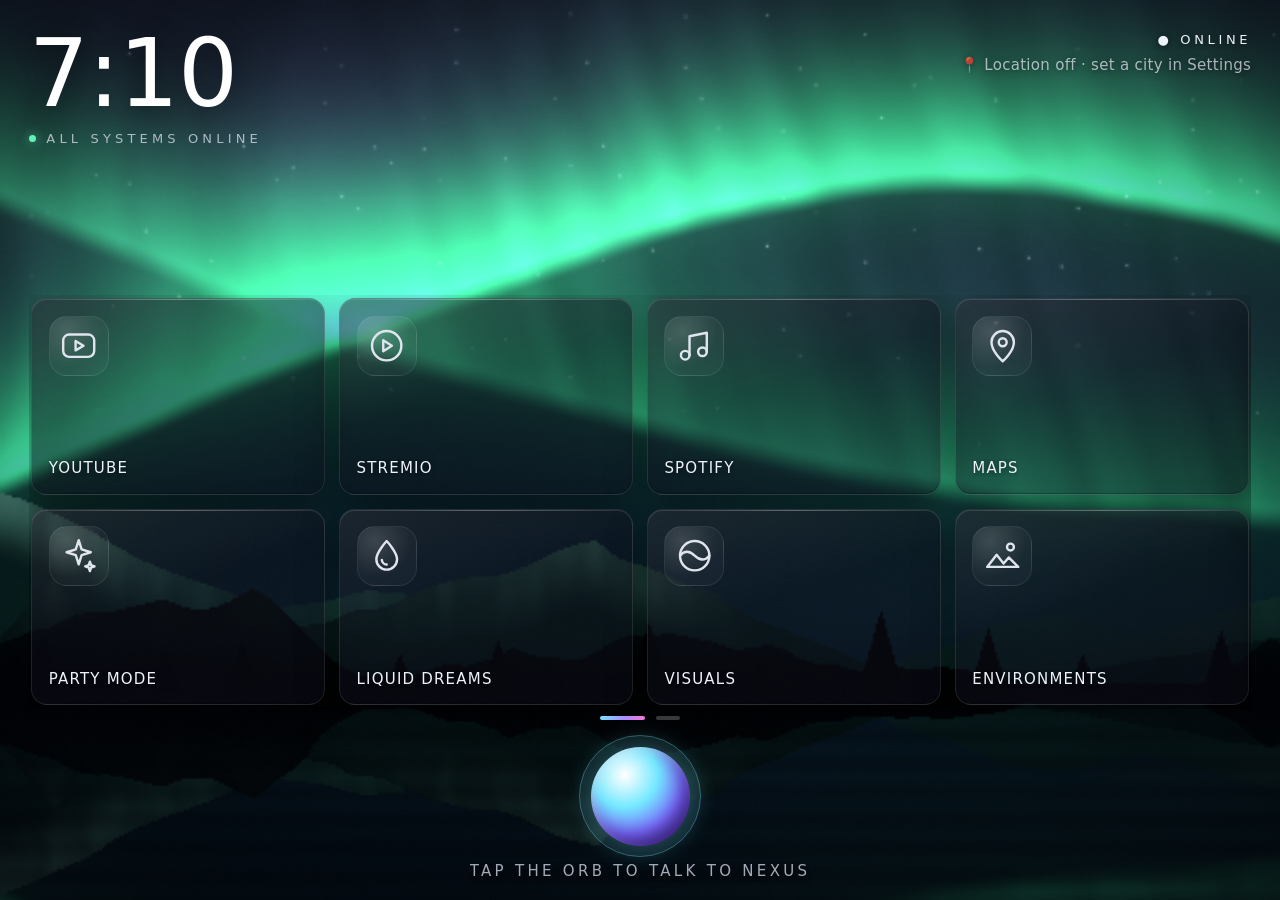
==== commit 17f0581b: "Remove Truck Show and Daily Briefing; fix first-tap and Spotify launch delay - Remove the Truck Show" ====
--- a/app/src/main/assets/index.html
+++ b/app/src/main/assets/index.html
@@ -47,11 +47,9 @@
     <div class="tile" data-act="env"><span class="ic"><svg viewBox="0 0 24 24"><path d="M3 18.5l5.5-7 4 5 3-3.5 5.5 5.5z"/><circle cx="16.5" cy="7" r="2"/></svg></span><span class="lb">Environments</span></div>
     <div class="tile" data-act="holo"><span class="ic"><svg viewBox="0 0 24 24"><circle cx="12" cy="12" r="3"/><ellipse cx="12" cy="12" rx="9" ry="3.6"/><ellipse cx="12" cy="12" rx="9" ry="3.6" transform="rotate(60 12 12)"/></svg></span><span class="lb">Hologram</span></div>
     <div class="tile" data-act="phones"><span class="ic"><svg viewBox="0 0 24 24"><rect x="7" y="3" width="10" height="18" rx="2.5"/><path d="M11 17.5h2"/></svg></span><span class="lb">Phones</span></div>
-    <div class="tile" data-act="show"><span class="ic"><svg viewBox="0 0 24 24"><path d="M3 16.5h18M5 16.5l1.6-4.6A2 2 0 018.5 10.5h7a2 2 0 011.9 1.4l1.6 4.6"/><circle cx="7.5" cy="17.5" r="1.6"/><circle cx="16.5" cy="17.5" r="1.6"/><path d="M12 3v3M7.5 4.5l1.3 2M16.5 4.5l-1.3 2"/></svg></span><span class="lb">Truck Show</span></div>
     <div class="tile" data-act="clock"><span class="ic"><svg viewBox="0 0 24 24"><circle cx="12" cy="12" r="8.5"/><path d="M12 7.5V12l3 2"/></svg></span><span class="lb">Clock</span></div>
     <div class="tile" data-act="lyrics"><span class="ic"><svg viewBox="0 0 24 24"><rect x="9" y="3" width="6" height="11" rx="3"/><path d="M5.5 11.5a6.5 6.5 0 0013 0M12 18v3"/></svg></span><span class="lb">Live Lyrics</span></div>
     <div class="tile" data-act="trivia"><span class="ic"><svg viewBox="0 0 24 24"><circle cx="12" cy="12" r="8.5"/><path d="M9.6 9.4a2.5 2.5 0 114 2c-.9.6-1.6 1.1-1.6 2.3"/><path d="M12 16.6v.4"/></svg></span><span class="lb">Trivia Night</span></div>
-    <div class="tile" data-act="briefing"><span class="ic"><svg viewBox="0 0 24 24"><rect x="4" y="4.5" width="16" height="15" rx="2.5"/><path d="M8 9h8M8 12.5h8M8 16h5"/></svg></span><span class="lb">Daily Briefing</span></div>
     <div class="tile" data-act="night"><span class="ic"><svg viewBox="0 0 24 24"><path d="M19.5 14.5A8 8 0 019.5 4.5a8 8 0 1010 10z"/></svg></span><span class="lb">Night Drive</span></div>
     <div class="tile" data-act="apps"><span class="ic"><svg viewBox="0 0 24 24"><rect x="4" y="4" width="6.5" height="6.5" rx="1.6"/><rect x="13.5" y="4" width="6.5" height="6.5" rx="1.6"/><rect x="4" y="13.5" width="6.5" height="6.5" rx="1.6"/><rect x="13.5" y="13.5" width="6.5" height="6.5" rx="1.6"/></svg></span><span class="lb">All Apps</span></div>
     <div class="tile" data-act="settings"><span class="ic"><svg viewBox="0 0 24 24"><circle cx="12" cy="12" r="3"/><path d="M12 3.5v2.2M12 18.3v2.2M3.5 12h2.2M18.3 12h2.2M6 6l1.6 1.6M16.4 16.4L18 18M6 18l1.6-1.6M16.4 7.6L18 6"/></svg></span><span class="lb">Settings</span></div>
--- a/app/src/main/assets/style.css
+++ b/app/src/main/assets/style.css
@@ -463,8 +463,6 @@
 #launching.on { display: flex; }
 #launching .spin { width: 9vmin; height: 9vmin; border-radius: 50%; border: .8vmin solid rgba(159,208,255,.2); border-top-color: var(--nx-cyan); animation: spin .7s linear infinite; }
 @keyframes spin { to { transform: rotate(360deg); } }
-#tshow { position: fixed; inset: 0; z-index: 190; background: #000; transition: opacity .6s; }
-#tshow canvas { width: 100%; height: 100%; display: block; }
 
 
 /* ---------- Design system: secondary screens ---------- */
@@ -529,7 +527,6 @@
 #xp.liquid-dreams .ld-colors button{display:flex;align-items:center;gap:8px;min-height:38px;padding:7px 11px 7px 8px;border-radius:999px;font-size:clamp(11px,.78vw,12.5px);color:rgba(236,240,248,.85)}
 #xp.liquid-dreams .ld-dot{width:16px;height:16px;border-radius:50%;flex:none;box-shadow:inset 0 0 0 1px rgba(255,255,255,.18)}
 #xp.liquid-dreams .ld-dot-sig{background:conic-gradient(from 200deg,#0a5560,#4b2a7a,#7b7f88,#2f7a55,#0a5560)}
-#xp.liquid-dreams .ld-dot-music{background:radial-gradient(circle at 35% 35%,#e4f6ff,#6d8cff 45%,#2a1640 100%)}
 #xp.liquid-dreams .ld-quick{display:grid;grid-template-columns:repeat(3,1fr);gap:6px;margin-top:16px}
 #xp.liquid-dreams .ld-quick button{font-size:clamp(11px,.76vw,12.5px);letter-spacing:.03em;padding:9px 4px}
 #xp.liquid-dreams .ld-group{margin-top:12px;border-top:1px solid rgba(255,255,255,.07);padding-top:4px}
@@ -589,3 +586,41 @@
 #xp.liquid-dreams .ld-toast b{display:block;font-weight:200;font-size:clamp(26px,6vmin,58px);letter-spacing:.08em;color:#fff}
 #xp.liquid-dreams .ld-toast small{display:block;margin-top:1vmin;font-size:clamp(10px,1.5vmin,13px);letter-spacing:.32em;text-transform:uppercase;color:rgba(230,236,250,.7)}
 @media(max-width:760px){#xp.liquid-dreams .ld-dock button span:not(.ld-k){display:none}#xp.liquid-dreams .ld-next,#xp.liquid-dreams .ld-shift{min-width:0}}
+
+/* ---------- VISUALS · five experiences ---------- */
+.vis-grid { display: grid; grid-template-columns: repeat(5, minmax(0, 1fr)); gap: var(--nx-gap); margin-bottom: 2.4vmin; }
+@media (max-aspect-ratio: 4/3) { .vis-grid { grid-template-columns: repeat(2, minmax(0, 1fr)); } }
+.vis-card { position: relative; display: flex; flex-direction: column; padding: 0; border-radius: var(--nx-r); overflow: hidden; border: 1px solid var(--nx-line); background: rgba(0,0,0,.4); text-align: left; color: inherit; font: inherit;
+  transition: transform .18s ease, border-color .25s ease, box-shadow .25s ease; }
+.vis-card:active { transform: scale(.975); }
+.vis-shot { display: block; width: 100%; aspect-ratio: 16 / 9; background: #05060c; overflow: hidden; }
+.vis-shot img { display: block; width: 100%; height: 100%; object-fit: cover; }
+.vis-card.selected { border-color: rgba(116,232,255,.7); box-shadow: 0 0 0 1px rgba(116,232,255,.45) inset, 0 0 3vmin rgba(116,232,255,.18); }
+.vis-firetornado .env-num { color: #ffab5c; } .vis-bluefire .env-num { color: #6fd2ff; } .vis-hollowhead .env-num { color: #c98bff; }
+.vis-cybereye .env-num { color: #5fe3ff; } .vis-wormhole .env-num { color: #ff7fe0; }
+.vis-deepsea .env-num { color: #4fe6d8; } .vis-robotdj .env-num { color: #ff6ad5; } .vis-mushroomworld .env-num { color: #ffb36b; } .vis-ufo .env-num { color: #6fffd2; }
+.vis-rollercoaster .env-num { color: #e58bff; } .vis-livingskull .env-num { color: #b48cff; } .vis-alienparty .env-num { color: #8be8ff; } .vis-neonhighway .env-num { color: #ff7fc1; }
+.vis-card .fav { top: .5vmin; right: .6vmin; text-shadow: 0 0 1vmin rgba(0,0,0,.8); }
+#vxSnap { position: absolute; inset: 0; width: 100%; height: 100%; z-index: 1; pointer-events: none; opacity: 0; }
+#xp.vx-active #xpTop, #xp.vx-active #xpMid:empty, #xp.vx-active #xpBottom:empty { display: none; }
+#vxBar { position: absolute; left: 50%; bottom: 3.2vh; z-index: 6; display: flex; align-items: center; gap: .5vw; padding: .7vh .7vw; transform: translate(-50%, 1.5vh); max-width: 94vw;
+  border: 1px solid rgba(170,206,240,.18); border-radius: 99px; background: rgba(5,8,16,.78); box-shadow: 0 1vh 3vh rgba(0,0,0,.45);
+  opacity: 0; pointer-events: none; transition: opacity .35s ease, transform .35s ease; backdrop-filter: blur(6px); }
+#vxBar.on { opacity: 1; pointer-events: auto; transform: translate(-50%, 0); }
+#vxBar button { display: flex; align-items: center; gap: .5vw; min-height: 44px; padding: 0 1.1vw; border: 1px solid transparent; border-radius: 99px; background: transparent;
+  color: #a9c2d8; font: 700 clamp(11px, 1.45vmin, 16px) var(--nx-font, sans-serif); letter-spacing: .08em; white-space: nowrap; transition: background .25s, color .25s, border-color .25s, box-shadow .25s; }
+#vxBar button span { font-size: .8em; opacity: .55; letter-spacing: .2em; }
+#vxBar button.active { color: #fff; border-color: rgba(116,232,255,.75); background: rgba(80,190,255,.18); box-shadow: 0 0 1.6vmin rgba(116,232,255,.35); }
+#vxBar .vx-exit { margin-left: .4vw; color: #ffd6e8; border-color: rgba(255,140,200,.4); }
+#vxBar .vx-list { display: flex; gap: .4vw; overflow-x: auto; scrollbar-width: none; -webkit-overflow-scrolling: touch; min-width: 0; }
+#vxBar .vx-list::-webkit-scrollbar { display: none; }
+#vxBar .vx-exit { flex: 0 0 auto; }
+#xp.liquid-dreams .ld-play{display:grid;gap:8px;margin-top:4px}
+#xp.liquid-dreams .ld-play-row{display:grid;grid-template-columns:auto 1fr;grid-template-areas:"sw k" "secs secs";gap:6px 10px;align-items:center;padding:10px;border:1px solid rgba(255,255,255,.08);border-radius:12px;background:rgba(255,255,255,.025)}
+#xp.liquid-dreams .ld-play-sw{grid-area:sw;min-width:58px;padding:8px 10px;font-size:12px;letter-spacing:.06em}
+#xp.liquid-dreams .ld-play-k{grid-area:k;display:flex;flex-direction:column;gap:2px;font-size:clamp(12px,.82vw,13.5px);color:#eef3ff}
+#xp.liquid-dreams .ld-play-k small{font-size:clamp(10px,.7vw,11.5px);color:rgba(220,226,240,.5)}
+#xp.liquid-dreams .ld-play-secs{grid-area:secs;display:grid;grid-template-columns:repeat(3,1fr);gap:6px}
+#xp.liquid-dreams .ld-play-secs button{padding:8px 4px;font-size:12px}
+#xp.liquid-dreams .ld-next,#xp.liquid-dreams .ld-shift{position:relative}
+#xp.liquid-dreams .ld-auto::after{content:'AUTO';position:absolute;top:6px;right:10px;font-size:9px;letter-spacing:.16em;color:rgba(160,230,255,.85)}
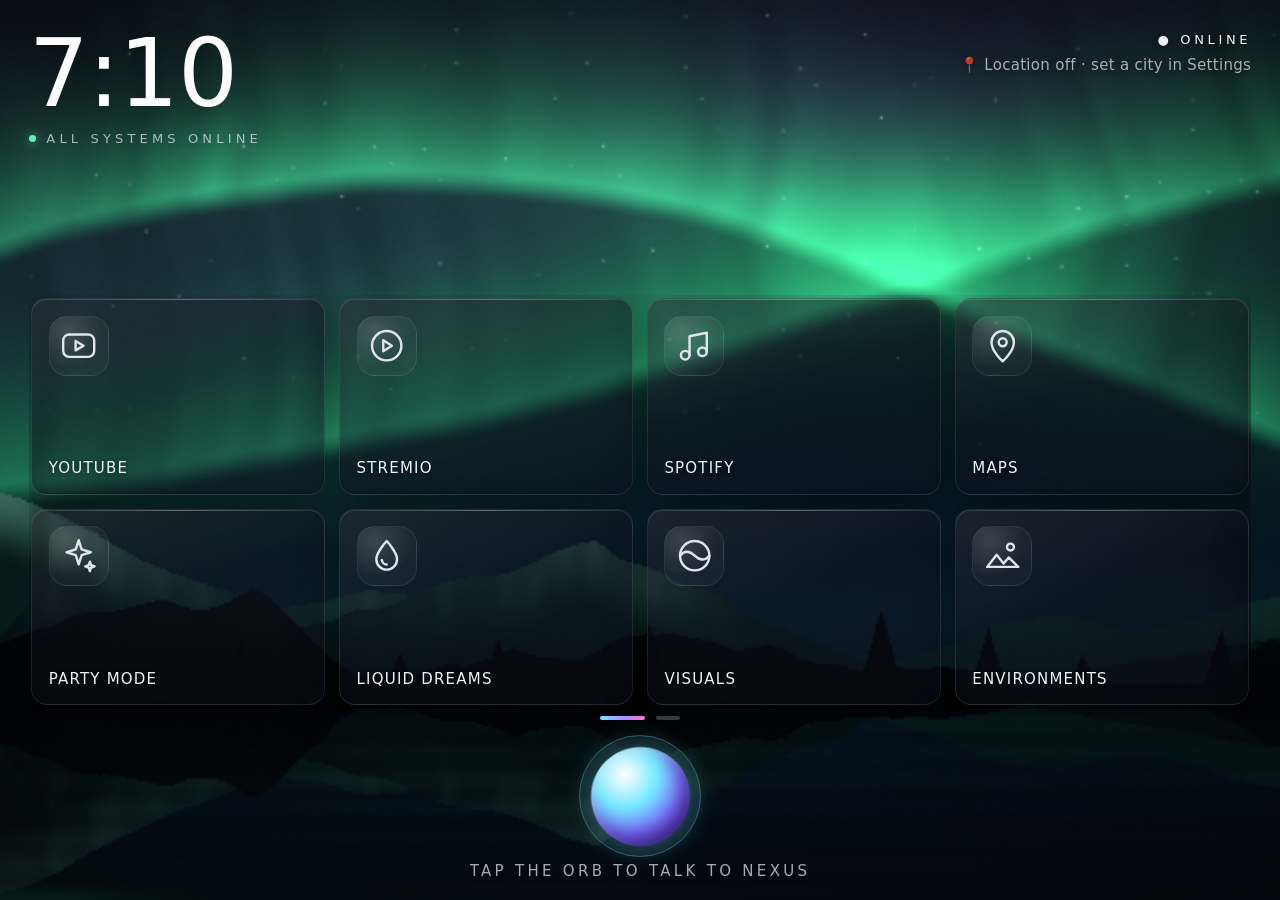
==== commit 12a71dad: "Energy Flow: Living Energy Field and music-triggered Supernova Burst Energy Flow was a tunnel of lig" ====
--- a/app/src/main/assets/index.html
+++ b/app/src/main/assets/index.html
@@ -128,7 +128,7 @@
         <button class="party-backdrop" data-backdrop="deep" aria-pressed="false"><i></i>DEEP ATMOSPHERE</button>
         <button class="party-backdrop" data-backdrop="iridescent" aria-pressed="false"><i></i>IRIDESCENT</button>
       </div>
-      <div class="party-flow-caption">TAP THE FLOW TO SURGE · BASS CANNON DRIVES THE STREAMS</div>
+      <div class="party-flow-caption">TAP THE FIELD TO SURGE · BASS CANNON FIRES A SUPERNOVA</div>
     </section>
 
     <footer class="party-dock">
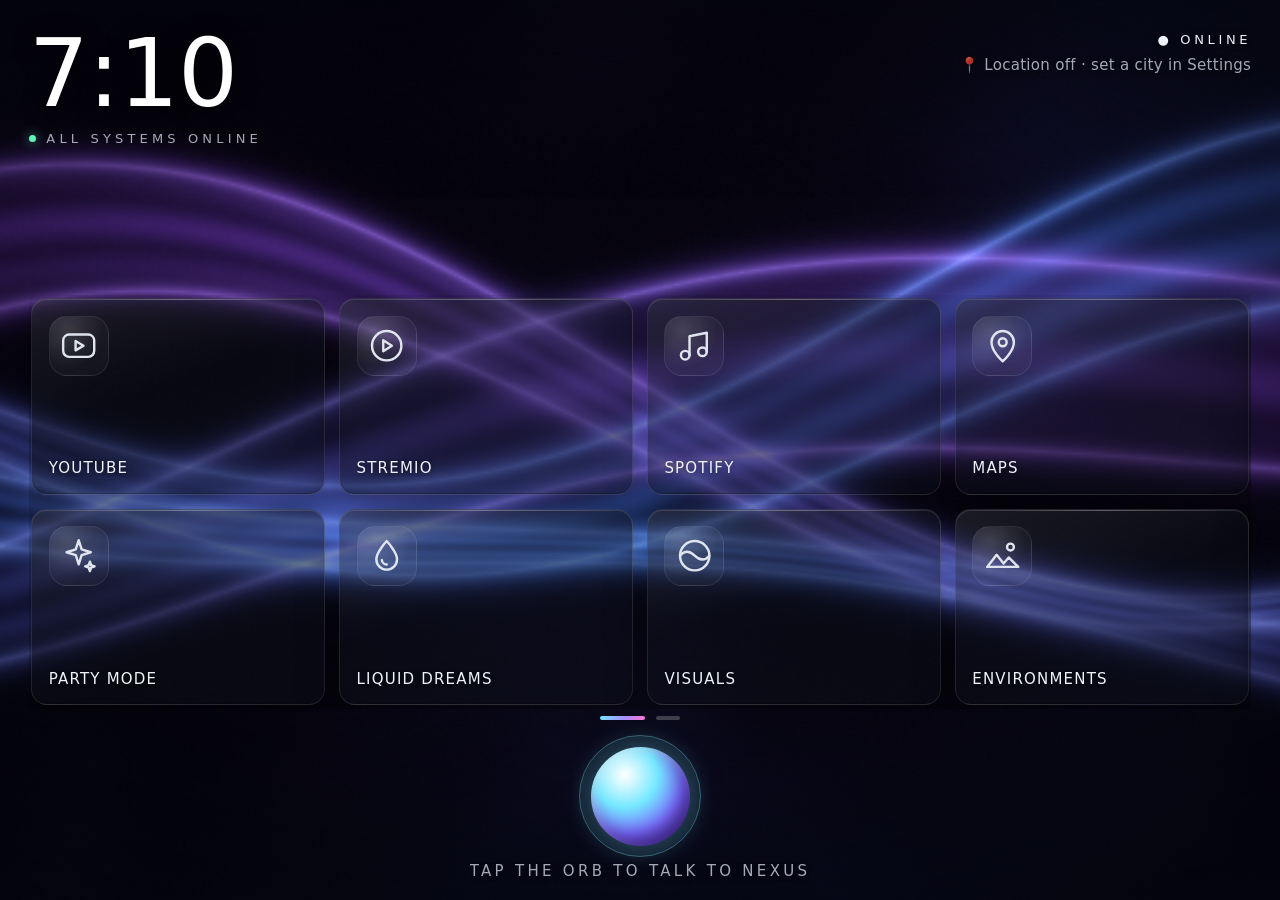
==== commit b95bb06d: "Ink Machine for Party Mode, Cosmic Highway for Night Drive - Party Mode: INK MACHINE, a third experi" ====
--- a/app/src/main/assets/index.html
+++ b/app/src/main/assets/index.html
@@ -112,6 +112,7 @@
       <div class="party-experiences" role="group" aria-label="Party experience">
         <button class="party-experience active" data-experience="orb" aria-pressed="true"><b>◎</b><span>ORB EXPERIENCE</span></button>
         <button class="party-experience" data-experience="flow" aria-pressed="false"><b>≋</b><span>ENERGY FLOW</span></button>
+        <button class="party-experience" data-experience="ink" aria-pressed="false"><b>❂</b><span>INK MACHINE</span></button>
       </div>
       <div class="party-modes" role="group" aria-label="Visual mode">
         <button class="party-mode active" data-mode="pulse">PULSE</button>
@@ -129,6 +130,7 @@
         <button class="party-backdrop" data-backdrop="iridescent" aria-pressed="false"><i></i>IRIDESCENT</button>
       </div>
       <div class="party-flow-caption">TAP THE FIELD TO SURGE · BASS CANNON FIRES A SUPERNOVA</div>
+      <div class="party-ink-caption">TAP · HOLD TO TWIST · DRAG · FLICK TO SPLASH · TAP THEN HOLD TO INJECT COLOUR</div>
     </section>
 
     <footer class="party-dock">
--- a/app/src/main/assets/style.css
+++ b/app/src/main/assets/style.css
@@ -31,7 +31,6 @@
 #vig { position: fixed; inset: 0; pointer-events: none; background:
   radial-gradient(ellipse at 50% 40%, rgba(0,0,0,0) 45%, rgba(2,3,10,.55) 100%),
   linear-gradient(180deg, rgba(2,3,10,.35) 0%, rgba(2,3,10,0) 22%, rgba(2,3,10,0) 70%, rgba(2,3,10,.45) 100%); }
-body.night #vig { background: radial-gradient(ellipse at center, rgba(0,0,0,.25) 30%, rgba(0,0,0,.8) 100%); }
 #bg { position: fixed; inset: 0; width: 100%; height: 100%; display: block; background: var(--nx-bg); }
 .layer { position: fixed; inset: 0; transition: opacity .8s ease; }
 .hidden { display: none !important; }
@@ -244,10 +243,6 @@
 
 /* ---------- Modes ---------- */
 @keyframes beat { 0%,100% { transform: scale(1); } 50% { transform: scale(1.06); } }
-body.night .tile { background: rgba(6,8,16,.55); border-color: rgba(255,255,255,.06); box-shadow: none; }
-body.night .tile .lb, body.night #statusBox, body.night #caption { color: #7c86a6; }
-body.night .tile .ic { color: #6b7698; }
-body.night #clock { color: #b4bdd9; text-shadow: none; }
 /* 2 GB boxes: no live blur over the animated world (keeps the GPU for the environment) */
 html.nx-lite .tile, html.nx-lite #panelBox { backdrop-filter: none; -webkit-backdrop-filter: none; }
 html.nx-lite .tile { background: linear-gradient(160deg, rgba(255,255,255,.08), rgba(255,255,255,.01) 45%), rgba(8,10,22,.5); }
@@ -343,6 +338,10 @@
 #party[data-experience="flow"] .party-modes,#party[data-experience="flow"] .party-backdrops { display:none; }
 #party[data-experience="flow"] .party-flow-caption { display:block; }
 #party:not([data-gl="on"]) .party-flow-caption { display:none; }
+.party-ink-caption { display:none;margin:1.4vh auto 0;color:rgba(214,230,255,.66);font:600 clamp(9px,1.15vmin,13px) monospace;letter-spacing:.2vmin; }
+#party[data-experience="ink"] .party-modes,#party[data-experience="ink"] .party-backdrops { display:none; }
+#party[data-experience="ink"] .party-ink-caption { display:block; }
+#party:not([data-gl="on"]) .party-ink-caption { display:none; }
 #party[data-preset="orb"] { --party-rgb:39,190,255; }
 #party[data-preset="voltage"] { --party-rgb:35,122,255; }
 #party[data-preset="aurora"] { --party-rgb:94,99,255; }
@@ -624,3 +623,23 @@
 #xp.liquid-dreams .ld-play-secs button{padding:8px 4px;font-size:12px}
 #xp.liquid-dreams .ld-next,#xp.liquid-dreams .ld-shift{position:relative}
 #xp.liquid-dreams .ld-auto::after{content:'AUTO';position:absolute;top:6px;right:10px;font-size:9px;letter-spacing:.16em;color:rgba(160,230,255,.85)}
+
+/* ---- NIGHT DRIVE: the world is the screen, controls surface on touch ---- */
+#xp.night-drive { background: #02030a; touch-action: manipulation; }
+#xp.night-drive canvas { touch-action: none; }
+#xp.night-drive #xpClose, #xp.night-drive .nd-ui { transition: opacity .55s ease; }
+#xp.night-drive.nd-idle #xpClose, #xp.night-drive.nd-idle .nd-ui { opacity: 0; pointer-events: none; }
+#xp.night-drive .nd-ui { position: absolute; left: 0; right: 0; bottom: 0; z-index: 8; padding: 2vmin 2.4vmin 2.6vmin;
+  display: flex; justify-content: center; pointer-events: none;
+  background: linear-gradient(to top, rgba(2,3,10,.82), rgba(2,3,10,.45) 55%, rgba(2,3,10,0));
+  font-family: 'Segoe UI', Roboto, system-ui, Arial, sans-serif; }
+#xp.night-drive .nd-bar { pointer-events: auto; display: grid; gap: .8vmin; max-width: min(1100px, 94vw); width: 100%; }
+#xp.night-drive .nd-row { display: flex; align-items: center; gap: .7vmin; flex-wrap: wrap; }
+#xp.night-drive .nd-row > span { min-width: 9.5ch; font-size: clamp(10px, 1.45vmin, 13px); letter-spacing: .22em;
+  color: rgba(190,205,240,.62); }
+#xp.night-drive .nd-row button { font: inherit; min-height: 42px; padding: 0 1.25em; border-radius: 999px; cursor: pointer;
+  font-size: clamp(11px, 1.6vmin, 14px); letter-spacing: .16em; color: #dce6ff;
+  border: 1px solid rgba(255,255,255,.10); background: rgba(255,255,255,.045);
+  transition: background .2s ease, border-color .2s ease, color .2s ease; }
+#xp.night-drive .nd-row button.on { color: #061018; border-color: transparent;
+  background: linear-gradient(120deg, #51d9ff, #9a7bff 55%, #ff6fd0); box-shadow: 0 0 22px rgba(110,160,255,.35); }
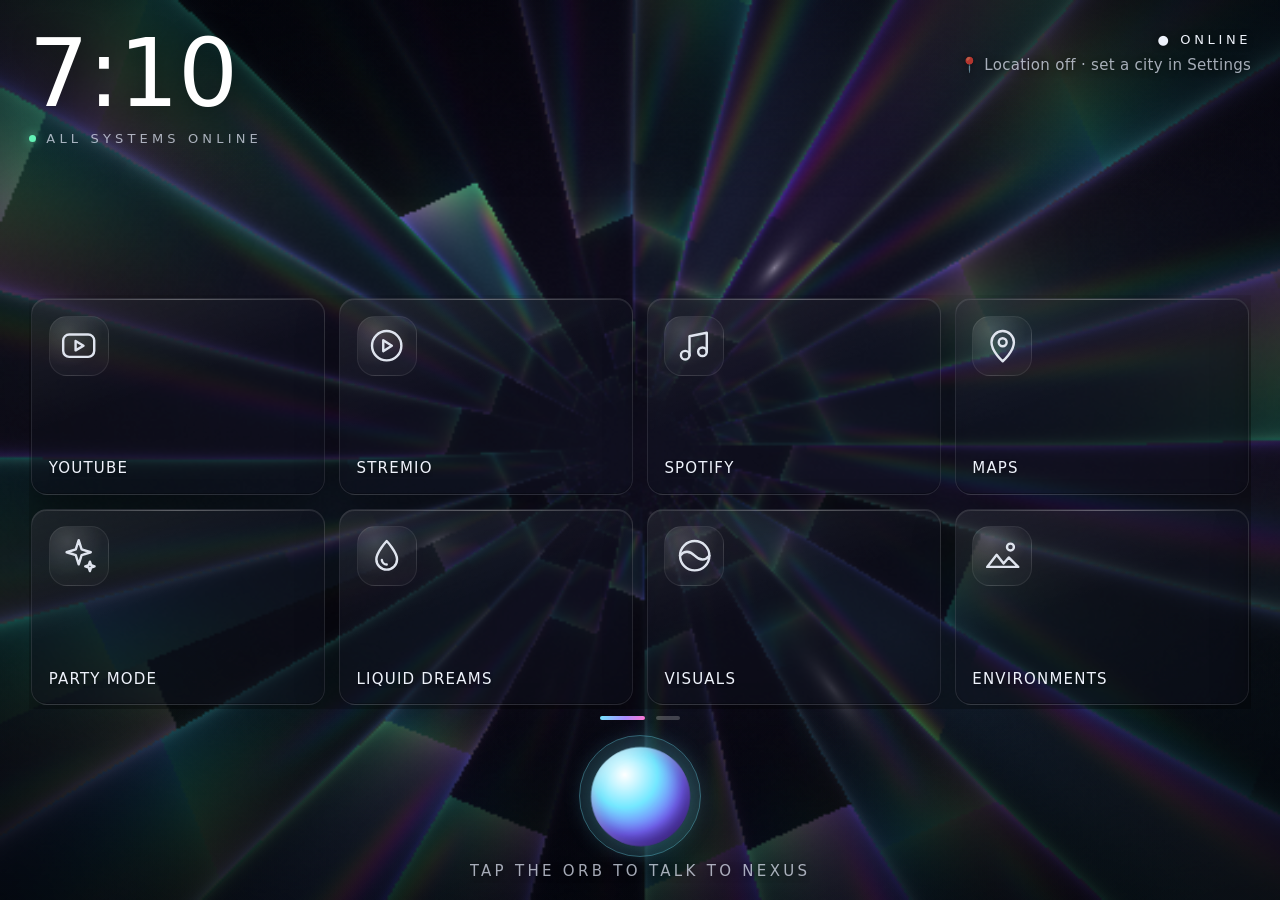
==== commit 25ba381d: "Cinematic startup: Design 2 emblem intro with spoken announcement - intro.js: ~8 s sequence (black, " ====
--- a/app/src/main/assets/index.html
+++ b/app/src/main/assets/index.html
@@ -162,6 +162,7 @@
 
 <script src="key.js"></script>
 <script src="env.js"></script>
+<script src="intro.js"></script>
 <script src="app.js"></script>
 <script src="party.js"></script>
 </body>
--- a/app/src/main/assets/style.css
+++ b/app/src/main/assets/style.css
@@ -457,6 +457,11 @@
 
 #intro { position: fixed; inset: 0; z-index: 200; background: #000; transition: opacity .45s; }
 #intro canvas { width: 100%; height: 100%; display: block; }
+/* cinematic startup (intro.js): five picture layers and one energy canvas, composited by the GPU */
+#intro.nx-intro { overflow: hidden; }
+#intro.nx-intro.nx-out { opacity: 0; transition: opacity .75s ease-in; }
+.nx-stage { position: absolute; overflow: hidden; }
+.nx-stage .nx-l, .nx-stage .nx-fx { position: absolute; left: 0; top: 0; width: 100%; height: 100%; display: block; will-change: opacity, transform; transform-origin: 49.9% 31%; }
 #launching { position: fixed; inset: 0; z-index: 90; background: rgba(0,0,6,.82); display: none; flex-direction: column; align-items: center; justify-content: center; gap: 3vmin;
   font: 700 3.4vmin monospace; letter-spacing: .8vmin; color: #9fd0ff; }
 #launching.on { display: flex; }
@@ -587,7 +592,7 @@
 @media(max-width:760px){#xp.liquid-dreams .ld-dock button span:not(.ld-k){display:none}#xp.liquid-dreams .ld-next,#xp.liquid-dreams .ld-shift{min-width:0}}
 
 /* ---------- VISUALS · five experiences ---------- */
-.vis-grid { display: grid; grid-template-columns: repeat(5, minmax(0, 1fr)); gap: var(--nx-gap); margin-bottom: 2.4vmin; }
+.vis-grid { display: grid; grid-template-columns: repeat(3, minmax(0, 1fr)); gap: var(--nx-gap); margin-bottom: 2.4vmin; }
 @media (max-aspect-ratio: 4/3) { .vis-grid { grid-template-columns: repeat(2, minmax(0, 1fr)); } }
 .vis-card { position: relative; display: flex; flex-direction: column; padding: 0; border-radius: var(--nx-r); overflow: hidden; border: 1px solid var(--nx-line); background: rgba(0,0,0,.4); text-align: left; color: inherit; font: inherit;
   transition: transform .18s ease, border-color .25s ease, box-shadow .25s ease; }
@@ -595,10 +600,8 @@
 .vis-shot { display: block; width: 100%; aspect-ratio: 16 / 9; background: #05060c; overflow: hidden; }
 .vis-shot img { display: block; width: 100%; height: 100%; object-fit: cover; }
 .vis-card.selected { border-color: rgba(116,232,255,.7); box-shadow: 0 0 0 1px rgba(116,232,255,.45) inset, 0 0 3vmin rgba(116,232,255,.18); }
-.vis-firetornado .env-num { color: #ffab5c; } .vis-bluefire .env-num { color: #6fd2ff; } .vis-hollowhead .env-num { color: #c98bff; }
-.vis-cybereye .env-num { color: #5fe3ff; } .vis-wormhole .env-num { color: #ff7fe0; }
-.vis-deepsea .env-num { color: #4fe6d8; } .vis-robotdj .env-num { color: #ff6ad5; } .vis-mushroomworld .env-num { color: #ffb36b; } .vis-ufo .env-num { color: #6fffd2; }
-.vis-rollercoaster .env-num { color: #e58bff; } .vis-livingskull .env-num { color: #b48cff; } .vis-alienparty .env-num { color: #8be8ff; } .vis-neonhighway .env-num { color: #ff7fc1; }
+.vis-aliens .env-num { color: #7dffb0; } .vis-skeletons .env-num { color: #e8f0ff; } .vis-psychedelic .env-num { color: #ff8bf0; }
+.vis-cyberpunk .env-num { color: #ff4fd8; } .vis-creatures .env-num { color: #8be8ff; } .vis-holograms .env-num { color: #5fe3ff; }
 .vis-card .fav { top: .5vmin; right: .6vmin; text-shadow: 0 0 1vmin rgba(0,0,0,.8); }
 #vxSnap { position: absolute; inset: 0; width: 100%; height: 100%; z-index: 1; pointer-events: none; opacity: 0; }
 #xp.vx-active #xpTop, #xp.vx-active #xpMid:empty, #xp.vx-active #xpBottom:empty { display: none; }
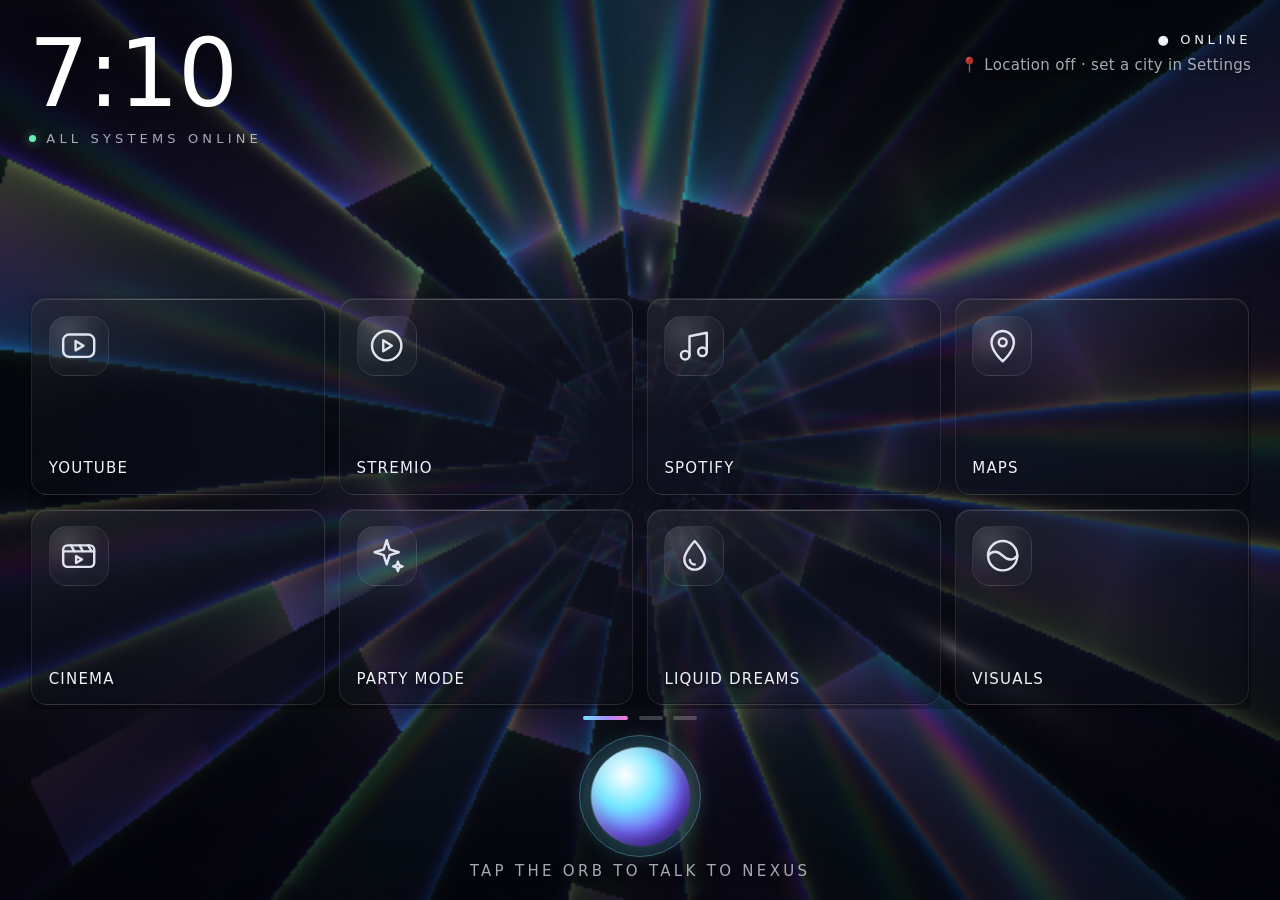
==== commit cda3c2a1: "Nexus Cinema: movie library for external USB drives (detect, read-only scan, library UI, player with" ====
--- a/app/src/main/assets/index.html
+++ b/app/src/main/assets/index.html
@@ -41,6 +41,7 @@
     <div class="tile" data-act="stremio"><span class="ic"><svg viewBox="0 0 24 24"><circle cx="12" cy="12" r="8.5"/><path d="M10 8.8l5 3.2-5 3.2z"/></svg></span><span class="lb">Stremio</span></div>
     <div class="tile" data-act="music"><span class="ic"><svg viewBox="0 0 24 24"><path d="M9 17.5V6.5l10-2v11"/><circle cx="6.5" cy="17.5" r="2.5"/><circle cx="16.5" cy="15.5" r="2.5"/></svg></span><span class="lb">Spotify</span></div>
     <div class="tile" data-act="maps"><span class="ic"><svg viewBox="0 0 24 24"><path d="M12 21s-6.5-5.6-6.5-11a6.5 6.5 0 0113 0c0 5.4-6.5 11-6.5 11z"/><circle cx="12" cy="10" r="2.3"/></svg></span><span class="lb">Maps</span></div>
+    <div class="tile" data-act="cinema"><span class="ic"><svg viewBox="0 0 24 24"><rect x="3" y="6" width="18" height="12.5" rx="2.5"/><path d="M3 9.5h18M7.5 6l2 3.5M12.5 6l2 3.5M17.5 6l2 3.5"/><path d="M10.5 12.2v4l3.4-2z"/></svg></span><span class="lb">Cinema</span></div>
     <div class="tile" data-act="party"><span class="ic"><svg viewBox="0 0 24 24"><path d="M12 3l1.7 5.3L19 10l-5.3 1.7L12 17l-1.7-5.3L5 10l5.3-1.7z"/><path d="M18.5 15.5l.7 2 2 .7-2 .7-.7 2-.7-2-2-.7 2-.7z"/></svg></span><span class="lb">Party Mode</span></div>
     <div class="tile" data-act="liquiddreams"><span class="ic"><svg viewBox="0 0 24 24"><path d="M12 3.5s6 6.4 6 10.6a6 6 0 01-12 0C6 9.9 12 3.5 12 3.5z"/><path d="M9.2 14.5a2.9 2.9 0 002.8 2.6"/></svg></span><span class="lb">Liquid Dreams</span></div>
     <div class="tile" data-act="visuals"><span class="ic"><svg viewBox="0 0 24 24"><circle cx="12" cy="12" r="8.5"/><path d="M3.5 12c2.5-3 5.5-3 8.5 0s6 3 8.5 0"/></svg></span><span class="lb">Visuals</span></div>
@@ -165,5 +166,6 @@
 <script src="intro.js"></script>
 <script src="app.js"></script>
 <script src="party.js"></script>
+<script src="cinema.js"></script>
 </body>
 </html>
--- a/app/src/main/assets/style.css
+++ b/app/src/main/assets/style.css
@@ -369,6 +369,54 @@
  .party-backdrops>span { display:none; }
  .party-backdrop { padding:.5vh .55vw; }
 }
+/* ---------- Party Mode: premium deck layout ----------
+   The visuals own the middle of the screen. Experiences sit in a rail on the left, backgrounds in a
+   rail on the right (Orb Experience), the visual modes float low in the centre, colour and actions stay
+   in the dock. Everything is frosted glass; after a few seconds without a touch the controls fade away
+   (#party.party-idle) and the next touch brings them back. */
+#party .party-header { background:linear-gradient(180deg,rgba(9,14,24,.72),rgba(6,10,18,.55));border-color:rgba(190,220,255,.10);
+  backdrop-filter:blur(10px);-webkit-backdrop-filter:blur(10px);box-shadow:0 1.2vh 3vh rgba(0,0,0,.35),inset 0 1px 0 rgba(255,255,255,.05); }
+#party .party-shell > *, #party .party-center > * { transition:opacity .6s ease, transform .6s ease; }
+#party .party-center { position:absolute;inset:0;top:0;pointer-events:none; }
+#party #pTitle { display:none; }
+#party #pHint { position:absolute;left:0;right:0;bottom:calc(2.2vh + 7.5vh + 7.6vh);margin:0;text-align:center;
+  color:rgba(200,225,245,.55);font:600 clamp(9px,1.05vmin,12px) monospace;letter-spacing:.22vmin; }
+/* left rail: the three experiences, stacked */
+#party .party-experiences { position:absolute;left:2.4vw;top:50%;transform:translateY(-50%);margin:0;display:flex;flex-direction:column;gap:.9vh;
+  padding:.8vh;border-radius:2.2vmin;background:rgba(6,10,18,.55);border:1px solid rgba(190,220,255,.10);
+  backdrop-filter:blur(10px);-webkit-backdrop-filter:blur(10px);box-shadow:0 1vh 3vh rgba(0,0,0,.35); }
+#party .party-experience { flex-direction:column;gap:.5vh;min-width:0;width:12.5vw;min-height:11.5vh;padding:1.2vh .6vw;border-radius:1.6vmin;
+  font-size:clamp(9px,1.15vmin,13px)!important;letter-spacing:.16vmin;text-align:center;line-height:1.25; }
+#party .party-experience b { font-size:3.6vmin;line-height:1;opacity:.8;transition:transform .35s,opacity .35s; }
+#party .party-experience:active { transform:scale(.96); }
+#party .party-experience.active b { transform:scale(1.08); }
+/* centre-bottom: the visual modes as one glass pill bar */
+#party .party-modes { position:absolute;left:50%;bottom:calc(2.2vh + 7.5vh + 1.6vh);transform:translateX(-50%);margin:0;gap:.3vw;padding:.55vh .45vw;
+  border-radius:99px;background:rgba(6,10,18,.55);border:1px solid rgba(190,220,255,.10);backdrop-filter:blur(10px);-webkit-backdrop-filter:blur(10px); }
+#party .party-mode { min-width:7.2vw;border-color:transparent;background:transparent; }
+#party .party-mode.active { background:linear-gradient(120deg,rgba(var(--party-rgb),.30),rgba(176,92,255,.18)); }
+/* right rail: backgrounds, each with its swatch */
+#party .party-backdrops { position:absolute;right:2.4vw;top:50%;transform:translateY(-50%);margin:0;flex-direction:column;align-items:stretch;gap:.7vh;
+  padding:.9vh .6vw;border-radius:2.2vmin;background:rgba(6,10,18,.55);border:1px solid rgba(190,220,255,.10);
+  backdrop-filter:blur(10px);-webkit-backdrop-filter:blur(10px);box-shadow:0 1vh 3vh rgba(0,0,0,.35); }
+#party .party-backdrops>span { display:block;margin:0 0 .3vh;text-align:center; }
+#party .party-backdrop { justify-content:flex-start;width:15vw;padding:.9vh .8vw;border-color:transparent;background:transparent;border-radius:1.2vmin; }
+#party .party-backdrop i { width:2.4vmin;height:2.4vmin; }
+#party .party-flow-caption, #party .party-ink-caption { position:absolute;left:0;right:0;bottom:calc(2.2vh + 7.5vh + 2.4vh);margin:0;text-align:center; }
+#party .party-atmospheres, #party .party-actions { background:rgba(6,10,18,.55);border-color:rgba(190,220,255,.10);backdrop-filter:blur(10px);-webkit-backdrop-filter:blur(10px); }
+#party .party-preset, #party .party-action { transition:background .3s,color .3s,border-color .3s,box-shadow .3s,transform .15s; }
+#party .party-preset:active, #party .party-mode:active, #party .party-backdrop:active { transform:scale(.95); }
+/* idle: the controls fade away and leave only the visuals */
+#party.party-idle .party-header, #party.party-idle .party-dock, #party.party-idle .party-experiences, #party.party-idle .party-modes,
+#party.party-idle .party-backdrops, #party.party-idle #pHint, #party.party-idle .party-flow-caption, #party.party-idle .party-ink-caption { opacity:0;pointer-events:none!important; }
+#party.party-idle .party-shell button { pointer-events:none!important; }
+#party.party-idle .party-experiences { transform:translate(-2vw,-50%); }
+#party.party-idle .party-backdrops { transform:translate(2vw,-50%); }
+@media (max-width:700px) {
+ #party .party-experience { width:15vw; }
+ #party .party-backdrop { width:17vw; }
+}
+
 /* ---------- Experiences ---------- */
 #xp { background: #000; overflow: hidden; }
 #xpc { position: absolute; top: 0; left: 0; width: 100%; height: 100%; }
@@ -646,3 +694,108 @@
   transition: background .2s ease, border-color .2s ease, color .2s ease; }
 #xp.night-drive .nd-row button.on { color: #061018; border-color: transparent;
   background: linear-gradient(120deg, #51d9ff, #9a7bff 55%, #ff6fd0); box-shadow: 0 0 22px rgba(110,160,255,.35); }
+
+/* =====================================================================
+   NEXUS CINEMA — movie library on external drives (cinema.js)
+   ===================================================================== */
+#cinema { z-index: 40; background: #05060c; color: var(--nx-ink); display: flex; flex-direction: column; overflow: hidden; }
+#cinema.hidden { display: none; }
+#cinema .hidden { display: none !important; }
+.cn-bg { position: absolute; inset: 0; pointer-events: none;
+  background: radial-gradient(120% 80% at 85% -10%, rgba(169,141,255,.16), transparent 60%), radial-gradient(90% 70% at -10% 110%, rgba(116,232,255,.10), transparent 60%), linear-gradient(#070812, #04050a); }
+.cn-top { position: relative; display: flex; align-items: center; gap: var(--nx-gap); padding: var(--nx-pad) var(--nx-margin) 0; }
+.cn-back { width: var(--nx-tap); height: var(--nx-tap); border-radius: 50%; border: 1px solid var(--nx-line); background: var(--nx-glass-hi); font-size: 30px; line-height: 1; padding: 0 0 4px; }
+.cn-brand { font-size: var(--fs-title); letter-spacing: .32em; color: var(--nx-ink-2); white-space: nowrap; }
+.cn-brand b { background: var(--nx-accent); -webkit-background-clip: text; background-clip: text; color: transparent; font-weight: 800; }
+.cn-search { flex: 1; display: flex; align-items: center; gap: 8px; height: var(--nx-tap); padding: 0 16px; border-radius: var(--nx-r-pill); border: 1px solid var(--nx-line); background: rgba(255,255,255,.05); min-width: 0; }
+.cn-search svg { width: 20px; height: 20px; fill: none; stroke: var(--nx-ink-3); stroke-width: 2; flex: none; }
+.cn-search input { flex: 1; min-width: 0; background: none; border: 0; color: var(--nx-ink); font: inherit; font-size: var(--fs-body); outline: none; user-select: text; -webkit-user-select: text; }
+#cnSort, .cn-rescan { height: var(--nx-tap); border-radius: var(--nx-r-pill); border: 1px solid var(--nx-line); background: rgba(255,255,255,.05); color: var(--nx-ink); font: inherit; font-size: var(--fs-label); padding: 0 16px; letter-spacing: .06em; }
+#cnSort option { background: #0b0d18; }
+.cn-filters { position: relative; display: flex; gap: 8px; padding: var(--nx-gap) var(--nx-margin) 0; overflow-x: auto; scrollbar-width: none; flex: none; }
+.cn-filters::-webkit-scrollbar { display: none; }
+.cn-filters button { flex: none; height: 38px; padding: 0 16px; border-radius: var(--nx-r-pill); border: 1px solid var(--nx-line); background: transparent; font-size: var(--fs-label); letter-spacing: .04em; color: var(--nx-ink-2); }
+.cn-filters button i { font-style: normal; opacity: .55; margin-left: 4px; }
+.cn-filters button.on { color: #05060c; background: var(--nx-silver); border-color: transparent; font-weight: 700; }
+.cn-drives { position: relative; display: flex; flex-wrap: wrap; gap: 6px 18px; padding: 8px var(--nx-margin) 0; font-size: var(--fs-caption); color: var(--nx-ink-3); flex: none; }
+.cn-drive { display: flex; align-items: center; gap: 8px; }
+.cn-drive b { color: var(--nx-ink-2); font-weight: 600; }
+.cn-drive .dot { width: 8px; height: 8px; border-radius: 50%; background: #5a6070; }
+.cn-drive.on .dot { background: var(--nx-emerald); box-shadow: 0 0 8px var(--nx-emerald); }
+.cn-drive button { height: 30px; font-size: var(--fs-caption); padding: 0 12px; }
+.cn-scan { position: relative; margin: 8px var(--nx-margin) 0; font-size: var(--fs-caption); color: var(--nx-cyan); display: flex; flex-direction: column; gap: 5px; flex: none; }
+.cn-scan span { white-space: nowrap; overflow: hidden; text-overflow: ellipsis; }
+.cn-scan-bar { height: 3px; border-radius: 3px; background: rgba(116,232,255,.15); overflow: hidden; }
+.cn-scan-bar i { display: block; height: 100%; width: 30%; background: var(--nx-accent); border-radius: 3px; animation: cnSweep 1.3s ease-in-out infinite; }
+@keyframes cnSweep { 0% { transform: translateX(-100%); } 100% { transform: translateX(340%); } }
+.cn-body { position: relative; flex: 1; overflow-y: auto; overflow-x: hidden; padding: 6px var(--nx-margin) var(--nx-margin); -webkit-overflow-scrolling: touch; overscroll-behavior: contain; }
+.cn-row-title { margin: 14px 0 10px; font-size: var(--fs-label); letter-spacing: .22em; text-transform: uppercase; color: var(--nx-ink-3); font-weight: 600; }
+.cn-row { display: flex; gap: var(--nx-gap); overflow-x: auto; scrollbar-width: none; padding-bottom: 4px; }
+.cn-row::-webkit-scrollbar { display: none; }
+.cn-row .cn-card { flex: 0 0 clamp(170px, 24vw, 280px); }
+.cn-grid { display: grid; grid-template-columns: repeat(auto-fill, minmax(clamp(150px, 21vw, 250px), 1fr)); gap: clamp(12px, 2.2vmin, 22px) var(--nx-gap); }
+.cn-card { content-visibility: auto; contain-intrinsic-size: 220px 170px; cursor: pointer; }
+.cn-card:active .cn-still { transform: scale(.97); }
+.cn-still { position: relative; aspect-ratio: 16 / 9; border-radius: var(--nx-r-sm); overflow: hidden; background: #0d1020; box-shadow: 0 8px 22px rgba(0,0,0,.45), inset 0 0 0 1px rgba(255,255,255,.06); transition: transform var(--nx-fast) var(--nx-ease); }
+.cn-ph { position: absolute; inset: 0; display: flex; align-items: flex-end; padding: 10px 12px;
+  background: radial-gradient(120% 120% at 20% 0%, hsla(var(--h), 70%, 45%, .55), transparent 60%), linear-gradient(135deg, hsl(var(--h), 45%, 14%), hsl(calc(var(--h) + 50), 50%, 8%)); }
+.cn-ph span { font-weight: 800; font-size: clamp(14px, 2.5vmin, 22px); line-height: 1.1; letter-spacing: .01em; text-shadow: 0 2px 10px rgba(0,0,0,.6); display: -webkit-box; -webkit-line-clamp: 3; -webkit-box-orient: vertical; overflow: hidden; }
+.cn-still img { position: absolute; inset: 0; width: 100%; height: 100%; object-fit: cover; opacity: 0; transition: opacity .35s ease; }
+.cn-still.img img { opacity: 1; }
+.cn-still::after { content: ""; position: absolute; inset: 0; background: linear-gradient(transparent 55%, rgba(0,0,0,.55)); pointer-events: none; }
+.cn-tag, .cn-off, .cn-done { position: absolute; z-index: 2; top: 7px; font-style: normal; font-size: 10px; font-weight: 800; letter-spacing: .14em; padding: 3px 7px; border-radius: 5px; }
+.cn-tag { left: 7px; background: rgba(5,6,12,.72); color: var(--nx-cyan); }
+.cn-off { right: 7px; background: rgba(5,6,12,.8); color: #ffb36b; }
+.cn-done { right: 7px; background: var(--nx-emerald); color: #05060c; }
+.cn-card.offline .cn-still { filter: saturate(.35) brightness(.7); }
+.cn-prog { position: absolute; z-index: 2; left: 0; right: 0; bottom: 0; height: 4px; background: rgba(255,255,255,.18); }
+.cn-prog i { display: block; height: 100%; background: var(--nx-accent); }
+.cn-meta { padding: 8px 2px 0; display: flex; flex-direction: column; gap: 2px; min-width: 0; }
+.cn-meta b { font-size: var(--fs-body); font-weight: 600; white-space: nowrap; overflow: hidden; text-overflow: ellipsis; }
+.cn-meta span { font-size: var(--fs-caption); color: var(--nx-ink-3); white-space: nowrap; overflow: hidden; text-overflow: ellipsis; }
+.cn-primary { height: var(--nx-tap); padding: 0 22px; border-radius: var(--nx-r-pill); border: 0; background: var(--nx-silver); color: #05060c; font-weight: 800; letter-spacing: .08em; font-size: var(--fs-label); }
+.cn-primary.big { height: 54px; padding: 0 30px; font-size: var(--fs-body); }
+.cn-ghost { height: 54px; padding: 0 24px; border-radius: var(--nx-r-pill); border: 1px solid var(--nx-line-strong); background: rgba(255,255,255,.04); font-weight: 700; letter-spacing: .08em; font-size: var(--fs-label); }
+.cn-empty { display: flex; flex-direction: column; align-items: center; justify-content: center; text-align: center; min-height: 60%; gap: 10px; padding: 30px; }
+.cn-empty.small { min-height: 0; color: var(--nx-ink-3); }
+.cn-empty h2 { margin: 0; font-size: clamp(20px, 4vmin, 36px); }
+.cn-empty p { margin: 0 0 10px; color: var(--nx-ink-2); max-width: 560px; font-size: var(--fs-body); line-height: 1.45; }
+.cn-empty-ic { font-size: clamp(40px, 9vmin, 80px); }
+.cn-empty-ic.spin { animation: cnSpin 1.4s linear infinite; color: var(--nx-cyan); }
+@keyframes cnSpin { to { transform: rotate(360deg); } }
+.cn-show-head { display: flex; gap: clamp(14px, 3vmin, 30px); align-items: center; padding: 10px 0 6px; }
+.cn-show-art { flex: 0 0 clamp(200px, 34vw, 420px); aspect-ratio: 16 / 9; border-radius: var(--nx-r); overflow: hidden; box-shadow: var(--nx-shadow-lg);
+  background: linear-gradient(135deg, hsl(var(--h), 45%, 16%), hsl(calc(var(--h) + 50), 50%, 8%)); }
+.cn-show-art img { width: 100%; height: 100%; object-fit: cover; display: block; }
+.cn-show-txt h2 { margin: 0 0 6px; font-size: clamp(22px, 5vmin, 46px); line-height: 1.05; }
+.cn-show-txt p { margin: 0 0 14px; color: var(--nx-ink-2); font-size: var(--fs-body); }
+.cn-seasons { display: flex; gap: 8px; overflow-x: auto; padding: 10px 0; scrollbar-width: none; }
+.cn-seasons button { flex: none; height: 38px; padding: 0 16px; border-radius: var(--nx-r-pill); border: 1px solid var(--nx-line); background: none; color: var(--nx-ink-2); font-size: var(--fs-label); }
+.cn-seasons button.on { background: var(--nx-silver); color: #05060c; font-weight: 700; }
+.cn-eps { display: flex; flex-direction: column; gap: 8px; }
+.cn-ep { display: flex; align-items: center; gap: 14px; padding: 8px; border-radius: var(--nx-r); background: rgba(255,255,255,.035); border: 1px solid rgba(255,255,255,.05); content-visibility: auto; contain-intrinsic-size: 600px 90px; }
+.cn-ep:active { background: rgba(255,255,255,.08); }
+.cn-ep.offline { opacity: .5; }
+.cn-ep-still { position: relative; flex: 0 0 clamp(120px, 18vw, 190px); aspect-ratio: 16 / 9; border-radius: var(--nx-r-sm); overflow: hidden; background: linear-gradient(135deg, hsl(var(--h), 40%, 16%), hsl(calc(var(--h) + 50), 45%, 8%)); }
+.cn-ep-still img { width: 100%; height: 100%; object-fit: cover; display: block; }
+.cn-ep-txt { flex: 1; min-width: 0; display: flex; flex-direction: column; gap: 4px; }
+.cn-ep-txt b { font-size: var(--fs-body); font-weight: 600; white-space: nowrap; overflow: hidden; text-overflow: ellipsis; }
+.cn-ep-txt span { font-size: var(--fs-caption); color: var(--nx-ink-3); }
+.cn-ep-play { width: 40px; height: 40px; border-radius: 50%; display: grid; place-items: center; border: 1px solid var(--nx-line-strong); font-size: 14px; flex: none; }
+.cn-sheet { position: absolute; inset: 0; z-index: 5; background: rgba(2,3,8,.78); display: flex; align-items: center; justify-content: center; padding: var(--nx-margin); }
+.cn-sheet-card { position: relative; width: min(880px, 100%); max-height: 100%; overflow: auto; border-radius: var(--nx-r-lg); background: #0b0d18; box-shadow: var(--nx-shadow-lg), inset 0 0 0 1px rgba(255,255,255,.08); }
+.cn-sheet-art { position: relative; aspect-ratio: 21 / 9; background: linear-gradient(135deg, hsl(var(--h), 45%, 18%), hsl(calc(var(--h) + 50), 50%, 8%)); }
+.cn-sheet-art img { width: 100%; height: 100%; object-fit: cover; display: block; }
+.cn-sheet-fade { position: absolute; inset: 0; background: linear-gradient(transparent 35%, #0b0d18); }
+.cn-sheet-txt { position: relative; margin-top: -60px; padding: 0 clamp(18px, 3.5vmin, 34px) clamp(18px, 3.5vmin, 30px); }
+.cn-sheet-txt h2 { margin: 0; font-size: clamp(22px, 5vmin, 44px); line-height: 1.05; }
+.cn-sheet-txt h4 { margin: 6px 0 0; font-weight: 500; color: var(--nx-ink-2); font-size: var(--fs-title); }
+.cn-facts { margin: 10px 0 4px; color: var(--nx-ink-2); font-size: var(--fs-body); }
+.cn-where { margin: 0 0 16px; color: var(--nx-ink-3); font-size: var(--fs-caption); word-break: break-all; }
+.cn-where b { color: var(--nx-ink-2); }
+.cn-acts { display: flex; gap: 12px; flex-wrap: wrap; }
+.cn-offline-msg { padding: 14px 18px; border-radius: var(--nx-r); background: rgba(255,179,107,.1); color: #ffcf9e; font-size: var(--fs-body); }
+.cn-sheet-x { position: absolute; top: 12px; right: 12px; width: 44px; height: 44px; border-radius: 50%; border: 0; background: rgba(0,0,0,.55); font-size: 18px; }
+.cn-toast { position: absolute; z-index: 6; left: 50%; bottom: 22px; transform: translate(-50%, 30px); opacity: 0; pointer-events: none; max-width: 86%;
+  padding: 12px 20px; border-radius: var(--nx-r-pill); background: rgba(16,19,34,.95); border: 1px solid var(--nx-line-strong); font-size: var(--fs-label); transition: all var(--nx-med) var(--nx-ease); text-align: center; }
+.cn-toast.on { opacity: 1; transform: translate(-50%, 0); }
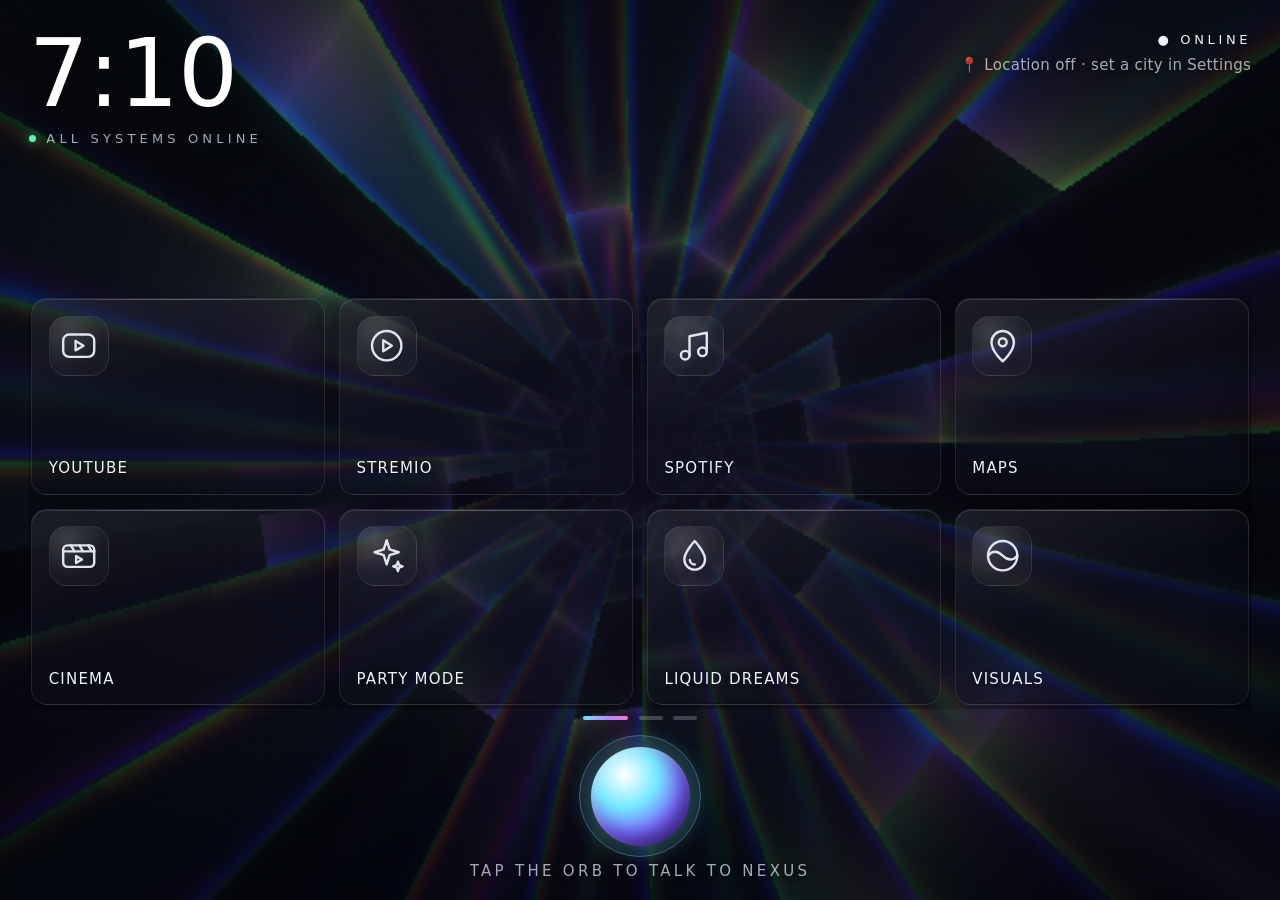
==== commit b8bc6bd1: "Music: resume Spotify in the background (no screen), optional music on start-up, fade-away music bar" ====
--- a/app/src/main/assets/index.html
+++ b/app/src/main/assets/index.html
@@ -167,5 +167,6 @@
 <script src="app.js"></script>
 <script src="party.js"></script>
 <script src="cinema.js"></script>
+<script src="musicbar.js"></script>
 </body>
 </html>
--- a/app/src/main/assets/style.css
+++ b/app/src/main/assets/style.css
@@ -799,3 +799,48 @@
 .cn-toast { position: absolute; z-index: 6; left: 50%; bottom: 22px; transform: translate(-50%, 30px); opacity: 0; pointer-events: none; max-width: 86%;
   padding: 12px 20px; border-radius: var(--nx-r-pill); background: rgba(16,19,34,.95); border: 1px solid var(--nx-line-strong); font-size: var(--fs-label); transition: all var(--nx-med) var(--nx-ease); text-align: center; }
 .cn-toast.on { opacity: 1; transform: translate(-50%, 0); }
+/* ---- Cinema: saved movie information (posters, backgrounds, descriptions from TMDB) ---- */
+.cn-grid.posters { grid-template-columns: repeat(auto-fill, minmax(clamp(112px, 14vw, 180px), 1fr)); }
+.cn-grid.posters .cn-card { contain-intrinsic-size: 150px 260px; }
+.cn-grid.posters .cn-still { aspect-ratio: 2 / 3; }
+.cn-q { position: absolute; z-index: 2; right: 7px; bottom: 9px; width: 24px; height: 24px; border-radius: 50%; display: grid; place-items: center; font-style: normal; font-weight: 800; font-size: 14px; background: #ffb36b; color: #05060c; }
+.cn-genre { flex: none; height: 38px; padding: 0 12px; border-radius: var(--nx-r-pill); border: 1px solid var(--nx-line); background: transparent; color: var(--nx-ink-2); font: inherit; font-size: var(--fs-label); }
+.cn-genre.on { color: #05060c; background: var(--nx-silver); border-color: transparent; font-weight: 700; }
+.cn-info-btn { width: var(--nx-tap); padding: 0; font-size: 20px; }
+.cn-genres { margin: 0 0 8px; color: var(--nx-cyan); font-size: var(--fs-caption); letter-spacing: .06em; }
+.cn-overview { margin: 0 0 14px; color: var(--nx-ink-2); font-size: var(--fs-body); line-height: 1.45; max-width: 70ch; display: -webkit-box; -webkit-line-clamp: 5; -webkit-box-orient: vertical; overflow: hidden; }
+.cn-overview.small { font-size: var(--fs-caption); -webkit-line-clamp: 3; }
+.cn-sheet-poster { float: right; width: clamp(90px, 16vmin, 150px); aspect-ratio: 2 / 3; object-fit: cover; margin: 0 0 12px 18px; border-radius: var(--nx-r-sm); box-shadow: var(--nx-shadow-lg); position: relative; }
+.cn-ep-ov { margin: 0; color: var(--nx-ink-3); font-size: var(--fs-caption); line-height: 1.35; display: -webkit-box; -webkit-line-clamp: 2; -webkit-box-orient: vertical; overflow: hidden; }
+.cn-match { display: flex; align-items: center; gap: 12px; flex-wrap: wrap; margin: 14px 0 0; color: var(--nx-ink-2); font-size: var(--fs-caption); }
+.cn-match.warn { color: #ffcf9e; }
+.cn-ghost.small { height: 38px; padding: 0 16px; }
+.cn-link { margin: 14px 0 0; padding: 6px 0; border: 0; background: none; color: var(--nx-ink-3); font: inherit; font-size: var(--fs-caption); text-decoration: underline; }
+.cn-chooser { clear: both; margin: 14px 0 0; padding: 12px; border-radius: var(--nx-r); background: rgba(255,255,255,.04); border: 1px solid var(--nx-line); display: flex; flex-direction: column; gap: 8px; }
+.cn-chooser p { margin: 0 0 4px; color: var(--nx-ink-2); font-size: var(--fs-body); }
+.cn-cand { text-align: left; display: flex; flex-direction: column; gap: 3px; padding: 10px 12px; border-radius: var(--nx-r-sm); border: 1px solid var(--nx-line); background: rgba(255,255,255,.03); color: var(--nx-ink); font: inherit; }
+.cn-cand b { font-size: var(--fs-body); }
+.cn-cand span { font-size: var(--fs-caption); color: var(--nx-ink-3); line-height: 1.3; }
+.cn-research { display: flex; gap: 8px; margin: 6px 0 12px; }
+.cn-research input { flex: 1; min-width: 0; height: 44px; padding: 0 14px; border-radius: var(--nx-r-pill); border: 1px solid var(--nx-line); background: rgba(255,255,255,.05); color: var(--nx-ink); font: inherit; font-size: var(--fs-body); user-select: text; -webkit-user-select: text; }
+.cn-settings .cn-sheet-txt { margin-top: 0; padding-top: 26px; }
+.cn-attrib { margin: 16px 0 0; color: var(--nx-ink-3); font-size: var(--fs-caption); line-height: 1.4; }
+
+/* ---------- Music bar over the experiences (musicbar.js) ---------- */
+#nxMusic { position: absolute; left: 50%; top: clamp(10px, 2.4vh, 22px); transform: translate(-50%, 0); z-index: 12;
+  display: flex; align-items: center; gap: 6px; max-width: min(560px, 62vw); padding: 6px 16px 6px 6px; border-radius: 999px;
+  background: rgba(10, 12, 22, .62); border: 1px solid rgba(255, 255, 255, .12); box-shadow: 0 10px 30px rgba(0, 0, 0, .45);
+  backdrop-filter: blur(14px); -webkit-backdrop-filter: blur(14px); color: #eef2fb; pointer-events: auto;
+  transition: opacity .45s ease, transform .45s cubic-bezier(.2, .8, .2, 1); font-family: 'Segoe UI', Roboto, system-ui, sans-serif; }
+#nxMusic.nxm-hide { opacity: 0; transform: translate(-50%, -14px); pointer-events: none; }
+#nxMusic .nxm-b { flex: none; width: 46px; height: 46px; border-radius: 50%; border: 0; background: transparent; display: grid; place-items: center; padding: 0; color: inherit; }
+#nxMusic .nxm-b svg { width: 22px; height: 22px; fill: currentColor; stroke: currentColor; stroke-width: 2.4; stroke-linecap: round; stroke-linejoin: round; }
+#nxMusic .nxm-main { width: 52px; height: 52px; background: rgba(255, 255, 255, .92); color: #0a0c16; }
+#nxMusic .nxm-main svg { width: 24px; height: 24px; }
+#nxMusic .nxm-b.nxm-hit { transform: scale(.88); }
+#nxMusic .nxm-b:active { background: rgba(255, 255, 255, .16); }
+#nxMusic .nxm-main:active { background: #fff; }
+#nxMusic .nxm-t { min-width: 0; display: flex; flex-direction: column; margin-left: 6px; line-height: 1.2; }
+#nxMusic .nxm-t b { font-size: 15px; font-weight: 600; white-space: nowrap; overflow: hidden; text-overflow: ellipsis; }
+#nxMusic .nxm-t span { font-size: 12px; color: rgba(225, 232, 245, .65); white-space: nowrap; overflow: hidden; text-overflow: ellipsis; }
+#nxMusic.nxm-playing .nxm-main { box-shadow: 0 0 18px rgba(140, 220, 255, .55); }
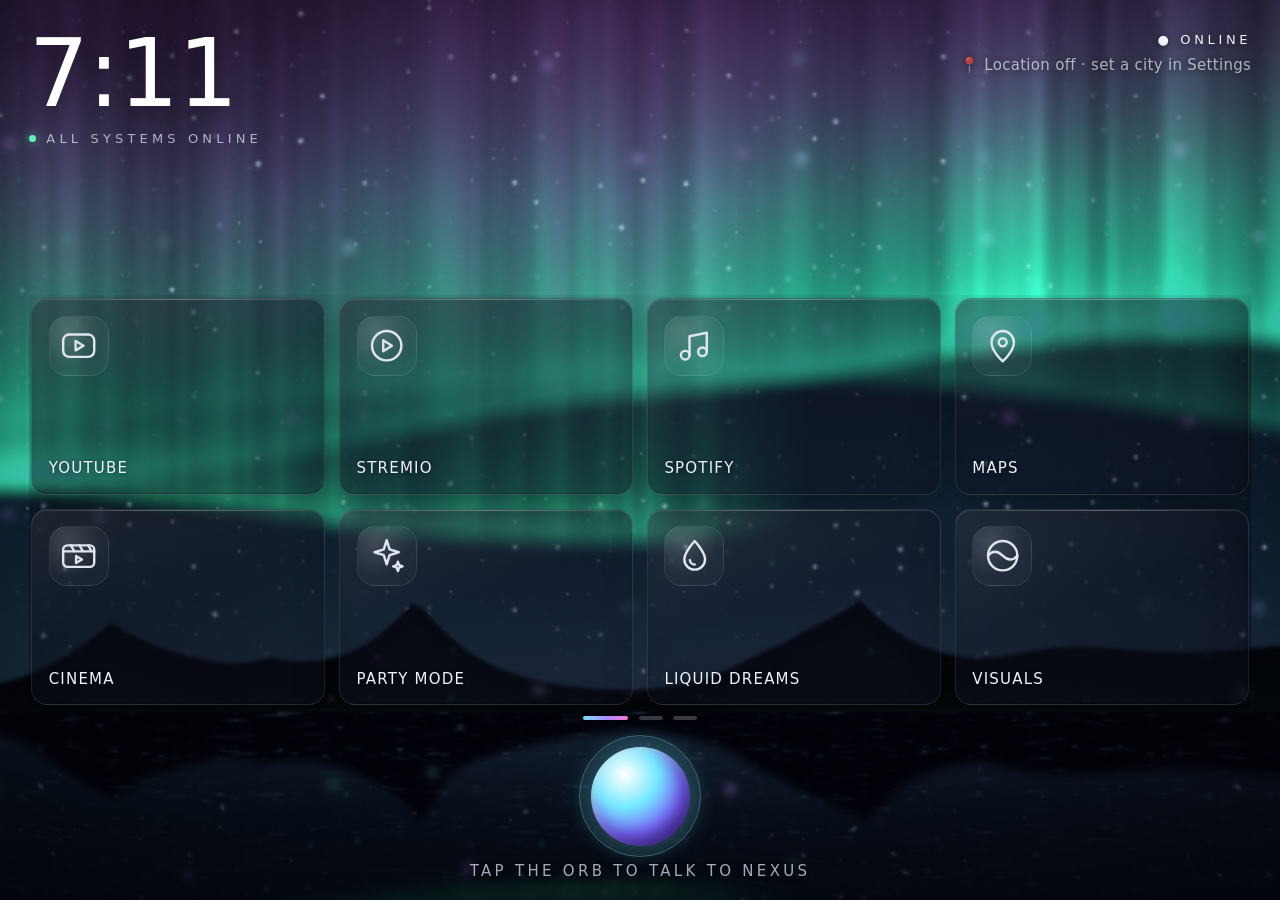
==== commit c28140d6: "Orb Experience: rebuilt as a premium orb universe The small orbs are now luminous glass spheres draw" ====
--- a/app/src/main/assets/index.html
+++ b/app/src/main/assets/index.html
@@ -86,6 +86,7 @@
 <!-- PARTY MODE -->
 <div id="party" class="layer hidden" aria-label="Nexus Party Obsidian">
   <canvas id="partyGL" aria-hidden="true"></canvas>
+  <canvas id="partyOrbs" aria-hidden="true"></canvas>
   <div id="pWash" aria-hidden="true"></div>
   <canvas id="partyCanvas" aria-label="Interactive Party Mode energy field"></canvas>
   <canvas id="pfx" aria-hidden="true"></canvas>
--- a/app/src/main/assets/style.css
+++ b/app/src/main/assets/style.css
@@ -310,6 +310,8 @@
 .party-meter { display:none!important; }
 #partyGL { position:absolute;inset:0;z-index:0;width:100%;height:100%;pointer-events:none;display:none;background:#03060b; }
 #party[data-gl="on"] #partyGL { display:block; }
+#partyOrbs { position:absolute;inset:0;z-index:1;width:100%;height:100%;pointer-events:none;display:none; }
+#party[data-gl="on"] #partyOrbs { transition:opacity .9s ease; }
 #party[data-gl="on"] #pWash { opacity:.06; }
 #party[data-gl="on"] #partyCanvas { transition:opacity .9s ease; }
 .party-experiences { display:inline-flex;gap:0;margin:1.6vh auto 0;padding:.45vh;border:1px solid rgba(170,206,240,.2);border-radius:99px;
@@ -650,21 +652,34 @@
 .vis-card.selected { border-color: rgba(116,232,255,.7); box-shadow: 0 0 0 1px rgba(116,232,255,.45) inset, 0 0 3vmin rgba(116,232,255,.18); }
 .vis-aliens .env-num { color: #7dffb0; } .vis-skeletons .env-num { color: #e8f0ff; } .vis-psychedelic .env-num { color: #ff8bf0; }
 .vis-cyberpunk .env-num { color: #ff4fd8; } .vis-creatures .env-num { color: #8be8ff; } .vis-holograms .env-num { color: #5fe3ff; }
-.vis-card .fav { top: .5vmin; right: .6vmin; text-shadow: 0 0 1vmin rgba(0,0,0,.8); }
+.vis-card .fav { top: .3vmin; right: .3vmin; min-width: 56px; min-height: 56px; display: grid; place-items: center; padding: 0; text-shadow: 0 0 1vmin rgba(0,0,0,.8); }
+.vis-tabs { display: flex; gap: var(--nx-gap); margin-bottom: 2vmin; }
+.vis-tab { height: 52px; padding: 0 22px; border-radius: var(--nx-r-pill); border: 1px solid var(--nx-line); background: transparent; color: var(--nx-ink-2); font: inherit; font-weight: 700; letter-spacing: .1em; font-size: var(--fs-label); }
+.vis-tab i { font-style: normal; opacity: .6; margin-left: 6px; }
+.vis-tab.on { background: var(--nx-silver); color: #05060c; border-color: transparent; }
+.vis-tab.off { opacity: .45; }
 #vxSnap { position: absolute; inset: 0; width: 100%; height: 100%; z-index: 1; pointer-events: none; opacity: 0; }
 #xp.vx-active #xpTop, #xp.vx-active #xpMid:empty, #xp.vx-active #xpBottom:empty { display: none; }
-#vxBar { position: absolute; left: 50%; bottom: 3.2vh; z-index: 6; display: flex; align-items: center; gap: .5vw; padding: .7vh .7vw; transform: translate(-50%, 1.5vh); max-width: 94vw;
-  border: 1px solid rgba(170,206,240,.18); border-radius: 99px; background: rgba(5,8,16,.78); box-shadow: 0 1vh 3vh rgba(0,0,0,.45);
-  opacity: 0; pointer-events: none; transition: opacity .35s ease, transform .35s ease; backdrop-filter: blur(6px); }
+#vxBar { position: absolute; left: 50%; bottom: 3vh; z-index: 6; display: flex; flex-direction: column; gap: 1vh; padding: 1.2vh 1vw; transform: translate(-50%, 1.5vh); width: min(94vw, 1100px);
+  border-radius: 22px; background: rgba(4,7,14,.78); border: 1px solid rgba(255,255,255,.1); box-shadow: 0 1.6vh 4vh rgba(0,0,0,.55); backdrop-filter: blur(10px); -webkit-backdrop-filter: blur(10px);
+  opacity: 0; pointer-events: none; transition: opacity .25s ease, transform .25s ease; }
 #vxBar.on { opacity: 1; pointer-events: auto; transform: translate(-50%, 0); }
-#vxBar button { display: flex; align-items: center; gap: .5vw; min-height: 44px; padding: 0 1.1vw; border: 1px solid transparent; border-radius: 99px; background: transparent;
-  color: #a9c2d8; font: 700 clamp(11px, 1.45vmin, 16px) var(--nx-font, sans-serif); letter-spacing: .08em; white-space: nowrap; transition: background .25s, color .25s, border-color .25s, box-shadow .25s; }
-#vxBar button span { font-size: .8em; opacity: .55; letter-spacing: .2em; }
-#vxBar button.active { color: #fff; border-color: rgba(116,232,255,.75); background: rgba(80,190,255,.18); box-shadow: 0 0 1.6vmin rgba(116,232,255,.35); }
-#vxBar .vx-exit { margin-left: .4vw; color: #ffd6e8; border-color: rgba(255,140,200,.4); }
-#vxBar .vx-list { display: flex; gap: .4vw; overflow-x: auto; scrollbar-width: none; -webkit-overflow-scrolling: touch; min-width: 0; }
+#vxBar .vx-row { display: flex; align-items: center; gap: .8vw; }
+#vxBar .vx-now { flex: 1; min-width: 0; display: flex; flex-direction: column; gap: 2px; padding-left: .6vw; }
+#vxBar .vx-now b { font-size: clamp(16px, 2.6vmin, 24px); white-space: nowrap; overflow: hidden; text-overflow: ellipsis; color: #fff; }
+#vxBar .vx-now span { font-size: clamp(11px, 1.7vmin, 14px); letter-spacing: .16em; color: rgba(255,255,255,.55); }
+#vxBar button { display: flex; align-items: center; justify-content: center; gap: .5vw; min-height: 56px; padding: 0 1.2vw; border: 1px solid rgba(255,255,255,.14); border-radius: 99px; background: rgba(255,255,255,.05);
+  color: rgba(255,255,255,.85); font: inherit; font-weight: 700; letter-spacing: .08em; font-size: clamp(12px, 1.9vmin, 16px); white-space: nowrap; flex: none; touch-action: manipulation; }
+#vxBar button:active { transform: scale(.95); }
+#vxBar .vx-ctl[data-vxc=prev], #vxBar .vx-ctl[data-vxc=next] { min-width: 64px; font-size: clamp(18px, 3vmin, 26px); }
+#vxBar .vx-ctl.on { color: #fff; border-color: rgba(116,232,255,.7); background: rgba(80,190,255,.16); }
+#vxBar .vx-fav.on { color: #ffd979; border-color: rgba(255,217,121,.6); background: rgba(255,217,121,.12); }
+#vxBar .vx-exit { color: #ffd6e8; border-color: rgba(255,140,200,.4); }
+#vxBar .vx-list { display: flex; gap: .5vw; overflow-x: auto; scrollbar-width: none; -webkit-overflow-scrolling: touch; min-width: 0; }
 #vxBar .vx-list::-webkit-scrollbar { display: none; }
-#vxBar .vx-exit { flex: 0 0 auto; }
+#vxBar .vx-list button { min-height: 48px; border-color: transparent; background: transparent; font-weight: 600; }
+#vxBar .vx-list button span { font-size: .8em; opacity: .55; letter-spacing: .2em; }
+#vxBar .vx-list button.active { color: #fff; border-color: rgba(116,232,255,.75); background: rgba(80,190,255,.18); }
 #xp.liquid-dreams .ld-play{display:grid;gap:8px;margin-top:4px}
 #xp.liquid-dreams .ld-play-row{display:grid;grid-template-columns:auto 1fr;grid-template-areas:"sw k" "secs secs";gap:6px 10px;align-items:center;padding:10px;border:1px solid rgba(255,255,255,.08);border-radius:12px;background:rgba(255,255,255,.025)}
 #xp.liquid-dreams .ld-play-sw{grid-area:sw;min-width:58px;padding:8px 10px;font-size:12px;letter-spacing:.06em}
@@ -698,23 +713,36 @@
 /* =====================================================================
    NEXUS CINEMA — movie library on external drives (cinema.js)
    ===================================================================== */
-#cinema { z-index: 40; background: #05060c; color: var(--nx-ink); display: flex; flex-direction: column; overflow: hidden; }
+#cinema { z-index: 40; background: #05060c; color: var(--nx-ink); display: flex; flex-direction: column; overflow: hidden; -webkit-tap-highlight-color: transparent; -webkit-user-select: none; user-select: none; }
+#cinema button, #cinema select { touch-action: manipulation; }
 #cinema.hidden { display: none; }
 #cinema .hidden { display: none !important; }
 .cn-bg { position: absolute; inset: 0; pointer-events: none;
   background: radial-gradient(120% 80% at 85% -10%, rgba(169,141,255,.16), transparent 60%), radial-gradient(90% 70% at -10% 110%, rgba(116,232,255,.10), transparent 60%), linear-gradient(#070812, #04050a); }
 .cn-top { position: relative; display: flex; align-items: center; gap: var(--nx-gap); padding: var(--nx-pad) var(--nx-margin) 0; }
-.cn-back { width: var(--nx-tap); height: var(--nx-tap); border-radius: 50%; border: 1px solid var(--nx-line); background: var(--nx-glass-hi); font-size: 30px; line-height: 1; padding: 0 0 4px; }
-.cn-brand { font-size: var(--fs-title); letter-spacing: .32em; color: var(--nx-ink-2); white-space: nowrap; }
+/* navigation: Back, Home and Exit are big labelled pills, the same on every Cinema screen */
+.cn-nav { flex: none; display: inline-flex; align-items: center; gap: 8px; height: 56px; min-width: 56px; padding: 0 20px 0 14px; border-radius: var(--nx-r-pill); border: 1px solid var(--nx-line-strong); background: var(--nx-glass-hi); color: var(--nx-ink); font-weight: 700; letter-spacing: .1em; font-size: var(--fs-label); }
+.cn-nav span { font-size: 30px; line-height: 1; margin-top: -3px; }
+.cn-nav.cn-exit span, .cn-nav.cn-home span { font-size: 20px; margin-top: 0; }
+.cn-nav:active, .cn-tool:active, .cn-rescan:active, .cn-primary:active, .cn-ghost:active, .cn-sheet-back:active, .cn-sheet-x:active { transform: scale(.95); filter: brightness(1.25); }
+.cn-brand { flex: 1; min-width: 0; font-size: var(--fs-title); letter-spacing: .32em; color: var(--nx-ink-2); white-space: nowrap; overflow: hidden; text-overflow: ellipsis; padding: 12px 0; }
+.cn-brand.link { cursor: pointer; }
+.cn-brand #cnCrumb { display: none; letter-spacing: .01em; color: var(--nx-ink); font-weight: 700; font-size: clamp(18px, 3.2vmin, 28px); }
+.cn-brand.deep .cn-logo { display: none; }
+.cn-brand.deep #cnCrumb { display: inline; }
+.cn-tools { flex: none; display: flex; align-items: center; gap: var(--nx-gap); }
+.cn-tool { display: inline-flex; align-items: center; gap: 8px; height: 56px; padding: 0 20px; border-radius: var(--nx-r-pill); border: 1px solid var(--nx-line); background: rgba(255,255,255,.05); color: var(--nx-ink); font-weight: 700; letter-spacing: .1em; font-size: var(--fs-label); }
+.cn-tool svg, .cn-searchbar svg { width: 20px; height: 20px; fill: none; stroke: var(--nx-ink-2); stroke-width: 2; flex: none; }
+.cn-searchbar { flex: 1; display: flex; align-items: center; gap: 10px; height: 56px; padding: 0 6px 0 18px; border-radius: var(--nx-r-pill); border: 1px solid var(--nx-cyan); background: rgba(116,232,255,.07); min-width: 0; animation: cnIn .2s var(--nx-ease); }
+.cn-searchbar input { flex: 1; min-width: 0; height: 100%; background: none; border: 0; color: var(--nx-ink); font: inherit; font-size: var(--fs-body); outline: none; user-select: text; -webkit-user-select: text; }
+.cn-searchbar input::-webkit-search-cancel-button { display: none; }
+.cn-search-x { flex: none; width: 46px; height: 46px; border-radius: 50%; border: 0; background: rgba(255,255,255,.1); font-size: 18px; }
 .cn-brand b { background: var(--nx-accent); -webkit-background-clip: text; background-clip: text; color: transparent; font-weight: 800; }
-.cn-search { flex: 1; display: flex; align-items: center; gap: 8px; height: var(--nx-tap); padding: 0 16px; border-radius: var(--nx-r-pill); border: 1px solid var(--nx-line); background: rgba(255,255,255,.05); min-width: 0; }
-.cn-search svg { width: 20px; height: 20px; fill: none; stroke: var(--nx-ink-3); stroke-width: 2; flex: none; }
-.cn-search input { flex: 1; min-width: 0; background: none; border: 0; color: var(--nx-ink); font: inherit; font-size: var(--fs-body); outline: none; user-select: text; -webkit-user-select: text; }
-#cnSort, .cn-rescan { height: var(--nx-tap); border-radius: var(--nx-r-pill); border: 1px solid var(--nx-line); background: rgba(255,255,255,.05); color: var(--nx-ink); font: inherit; font-size: var(--fs-label); padding: 0 16px; letter-spacing: .06em; }
+#cnSort, .cn-rescan { height: 56px; border-radius: var(--nx-r-pill); border: 1px solid var(--nx-line); background: rgba(255,255,255,.05); color: var(--nx-ink); font: inherit; font-size: var(--fs-label); padding: 0 16px; letter-spacing: .06em; }
 #cnSort option { background: #0b0d18; }
 .cn-filters { position: relative; display: flex; gap: 8px; padding: var(--nx-gap) var(--nx-margin) 0; overflow-x: auto; scrollbar-width: none; flex: none; }
 .cn-filters::-webkit-scrollbar { display: none; }
-.cn-filters button { flex: none; height: 38px; padding: 0 16px; border-radius: var(--nx-r-pill); border: 1px solid var(--nx-line); background: transparent; font-size: var(--fs-label); letter-spacing: .04em; color: var(--nx-ink-2); }
+.cn-filters button { flex: none; height: 46px; padding: 0 16px; border-radius: var(--nx-r-pill); border: 1px solid var(--nx-line); background: transparent; font-size: var(--fs-label); letter-spacing: .04em; color: var(--nx-ink-2); }
 .cn-filters button i { font-style: normal; opacity: .55; margin-left: 4px; }
 .cn-filters button.on { color: #05060c; background: var(--nx-silver); border-color: transparent; font-weight: 700; }
 .cn-drives { position: relative; display: flex; flex-wrap: wrap; gap: 6px 18px; padding: 8px var(--nx-margin) 0; font-size: var(--fs-caption); color: var(--nx-ink-3); flex: none; }
@@ -728,9 +756,9 @@
 .cn-scan-bar { height: 3px; border-radius: 3px; background: rgba(116,232,255,.15); overflow: hidden; }
 .cn-scan-bar i { display: block; height: 100%; width: 30%; background: var(--nx-accent); border-radius: 3px; animation: cnSweep 1.3s ease-in-out infinite; }
 @keyframes cnSweep { 0% { transform: translateX(-100%); } 100% { transform: translateX(340%); } }
-.cn-body { position: relative; flex: 1; overflow-y: auto; overflow-x: hidden; padding: 6px var(--nx-margin) var(--nx-margin); -webkit-overflow-scrolling: touch; overscroll-behavior: contain; }
+.cn-body { position: relative; flex: 1; overflow-y: auto; touch-action: pan-y; overflow-x: hidden; padding: 6px var(--nx-margin) var(--nx-margin); -webkit-overflow-scrolling: touch; overscroll-behavior: contain; }
 .cn-row-title { margin: 14px 0 10px; font-size: var(--fs-label); letter-spacing: .22em; text-transform: uppercase; color: var(--nx-ink-3); font-weight: 600; }
-.cn-row { display: flex; gap: var(--nx-gap); overflow-x: auto; scrollbar-width: none; padding-bottom: 4px; }
+.cn-row { display: flex; gap: var(--nx-gap); overflow-x: auto; touch-action: pan-x pan-y; scrollbar-width: none; padding-bottom: 4px; }
 .cn-row::-webkit-scrollbar { display: none; }
 .cn-row .cn-card { flex: 0 0 clamp(170px, 24vw, 280px); }
 .cn-grid { display: grid; grid-template-columns: repeat(auto-fill, minmax(clamp(150px, 21vw, 250px), 1fr)); gap: clamp(12px, 2.2vmin, 22px) var(--nx-gap); }
@@ -770,10 +798,13 @@
 .cn-show-txt h2 { margin: 0 0 6px; font-size: clamp(22px, 5vmin, 46px); line-height: 1.05; }
 .cn-show-txt p { margin: 0 0 14px; color: var(--nx-ink-2); font-size: var(--fs-body); }
 .cn-seasons { display: flex; gap: 8px; overflow-x: auto; padding: 10px 0; scrollbar-width: none; }
-.cn-seasons button { flex: none; height: 38px; padding: 0 16px; border-radius: var(--nx-r-pill); border: 1px solid var(--nx-line); background: none; color: var(--nx-ink-2); font-size: var(--fs-label); }
+.cn-seasons button { flex: none; height: 48px; padding: 0 16px; border-radius: var(--nx-r-pill); border: 1px solid var(--nx-line); background: none; color: var(--nx-ink-2); font-size: var(--fs-label); }
 .cn-seasons button.on { background: var(--nx-silver); color: #05060c; font-weight: 700; }
+.cn-seasons button i { font-style: normal; opacity: .6; margin-left: 4px; }
+.cn-ep.watched .cn-ep-txt b { color: var(--nx-ink-2); }
+.cn-ep-still .cn-done { top: auto; bottom: 7px; }
 .cn-eps { display: flex; flex-direction: column; gap: 8px; }
-.cn-ep { display: flex; align-items: center; gap: 14px; padding: 8px; border-radius: var(--nx-r); background: rgba(255,255,255,.035); border: 1px solid rgba(255,255,255,.05); content-visibility: auto; contain-intrinsic-size: 600px 90px; }
+.cn-ep { display: flex; align-items: center; gap: 14px; padding: 10px; min-height: 76px; border-radius: var(--nx-r); background: rgba(255,255,255,.035); border: 1px solid rgba(255,255,255,.05); content-visibility: auto; contain-intrinsic-size: 600px 90px; }
 .cn-ep:active { background: rgba(255,255,255,.08); }
 .cn-ep.offline { opacity: .5; }
 .cn-ep-still { position: relative; flex: 0 0 clamp(120px, 18vw, 190px); aspect-ratio: 16 / 9; border-radius: var(--nx-r-sm); overflow: hidden; background: linear-gradient(135deg, hsl(var(--h), 40%, 16%), hsl(calc(var(--h) + 50), 45%, 8%)); }
@@ -781,9 +812,9 @@
 .cn-ep-txt { flex: 1; min-width: 0; display: flex; flex-direction: column; gap: 4px; }
 .cn-ep-txt b { font-size: var(--fs-body); font-weight: 600; white-space: nowrap; overflow: hidden; text-overflow: ellipsis; }
 .cn-ep-txt span { font-size: var(--fs-caption); color: var(--nx-ink-3); }
-.cn-ep-play { width: 40px; height: 40px; border-radius: 50%; display: grid; place-items: center; border: 1px solid var(--nx-line-strong); font-size: 14px; flex: none; }
-.cn-sheet { position: absolute; inset: 0; z-index: 5; background: rgba(2,3,8,.78); display: flex; align-items: center; justify-content: center; padding: var(--nx-margin); }
-.cn-sheet-card { position: relative; width: min(880px, 100%); max-height: 100%; overflow: auto; border-radius: var(--nx-r-lg); background: #0b0d18; box-shadow: var(--nx-shadow-lg), inset 0 0 0 1px rgba(255,255,255,.08); }
+.cn-ep-play { width: 48px; height: 48px; border-radius: 50%; display: grid; place-items: center; border: 1px solid var(--nx-line-strong); font-size: 14px; flex: none; }
+.cn-sheet { position: absolute; inset: 0; z-index: 5; background: rgba(2,3,8,.78); animation: cnFade .18s ease; display: flex; align-items: center; justify-content: center; padding: var(--nx-margin); }
+.cn-sheet-card { position: relative; width: min(880px, 100%); max-height: 100%; overflow: auto; overscroll-behavior: contain; animation: cnRise .24s var(--nx-ease); border-radius: var(--nx-r-lg); background: #0b0d18; box-shadow: var(--nx-shadow-lg), inset 0 0 0 1px rgba(255,255,255,.08); }
 .cn-sheet-art { position: relative; aspect-ratio: 21 / 9; background: linear-gradient(135deg, hsl(var(--h), 45%, 18%), hsl(calc(var(--h) + 50), 50%, 8%)); }
 .cn-sheet-art img { width: 100%; height: 100%; object-fit: cover; display: block; }
 .cn-sheet-fade { position: absolute; inset: 0; background: linear-gradient(transparent 35%, #0b0d18); }
@@ -795,7 +826,14 @@
 .cn-where b { color: var(--nx-ink-2); }
 .cn-acts { display: flex; gap: 12px; flex-wrap: wrap; }
 .cn-offline-msg { padding: 14px 18px; border-radius: var(--nx-r); background: rgba(255,179,107,.1); color: #ffcf9e; font-size: var(--fs-body); }
-.cn-sheet-x { position: absolute; top: 12px; right: 12px; width: 44px; height: 44px; border-radius: 50%; border: 0; background: rgba(0,0,0,.55); font-size: 18px; }
+.cn-sheet-x { position: absolute; top: 12px; right: 12px; width: 56px; height: 56px; border-radius: 50%; border: 1px solid rgba(255,255,255,.18); background: rgba(0,0,0,.6); font-size: 20px; }
+.cn-sheet-back { position: absolute; top: 12px; left: 12px; display: inline-flex; align-items: center; gap: 8px; height: 56px; padding: 0 20px 0 14px; border-radius: var(--nx-r-pill); border: 1px solid rgba(255,255,255,.18); background: rgba(0,0,0,.6); font-weight: 700; letter-spacing: .1em; font-size: var(--fs-label); }
+.cn-sheet-back span { font-size: 30px; line-height: 1; margin-top: -3px; }
+.cn-next { margin-top: 12px; }
+.cn-body > * { animation: cnIn .22s var(--nx-ease); }
+@keyframes cnIn { from { opacity: 0; transform: translateY(6px); } to { opacity: 1; transform: none; } }
+@keyframes cnFade { from { opacity: 0; } to { opacity: 1; } }
+@keyframes cnRise { from { opacity: 0; transform: translateY(18px) scale(.985); } to { opacity: 1; transform: none; } }
 .cn-toast { position: absolute; z-index: 6; left: 50%; bottom: 22px; transform: translate(-50%, 30px); opacity: 0; pointer-events: none; max-width: 86%;
   padding: 12px 20px; border-radius: var(--nx-r-pill); background: rgba(16,19,34,.95); border: 1px solid var(--nx-line-strong); font-size: var(--fs-label); transition: all var(--nx-med) var(--nx-ease); text-align: center; }
 .cn-toast.on { opacity: 1; transform: translate(-50%, 0); }
